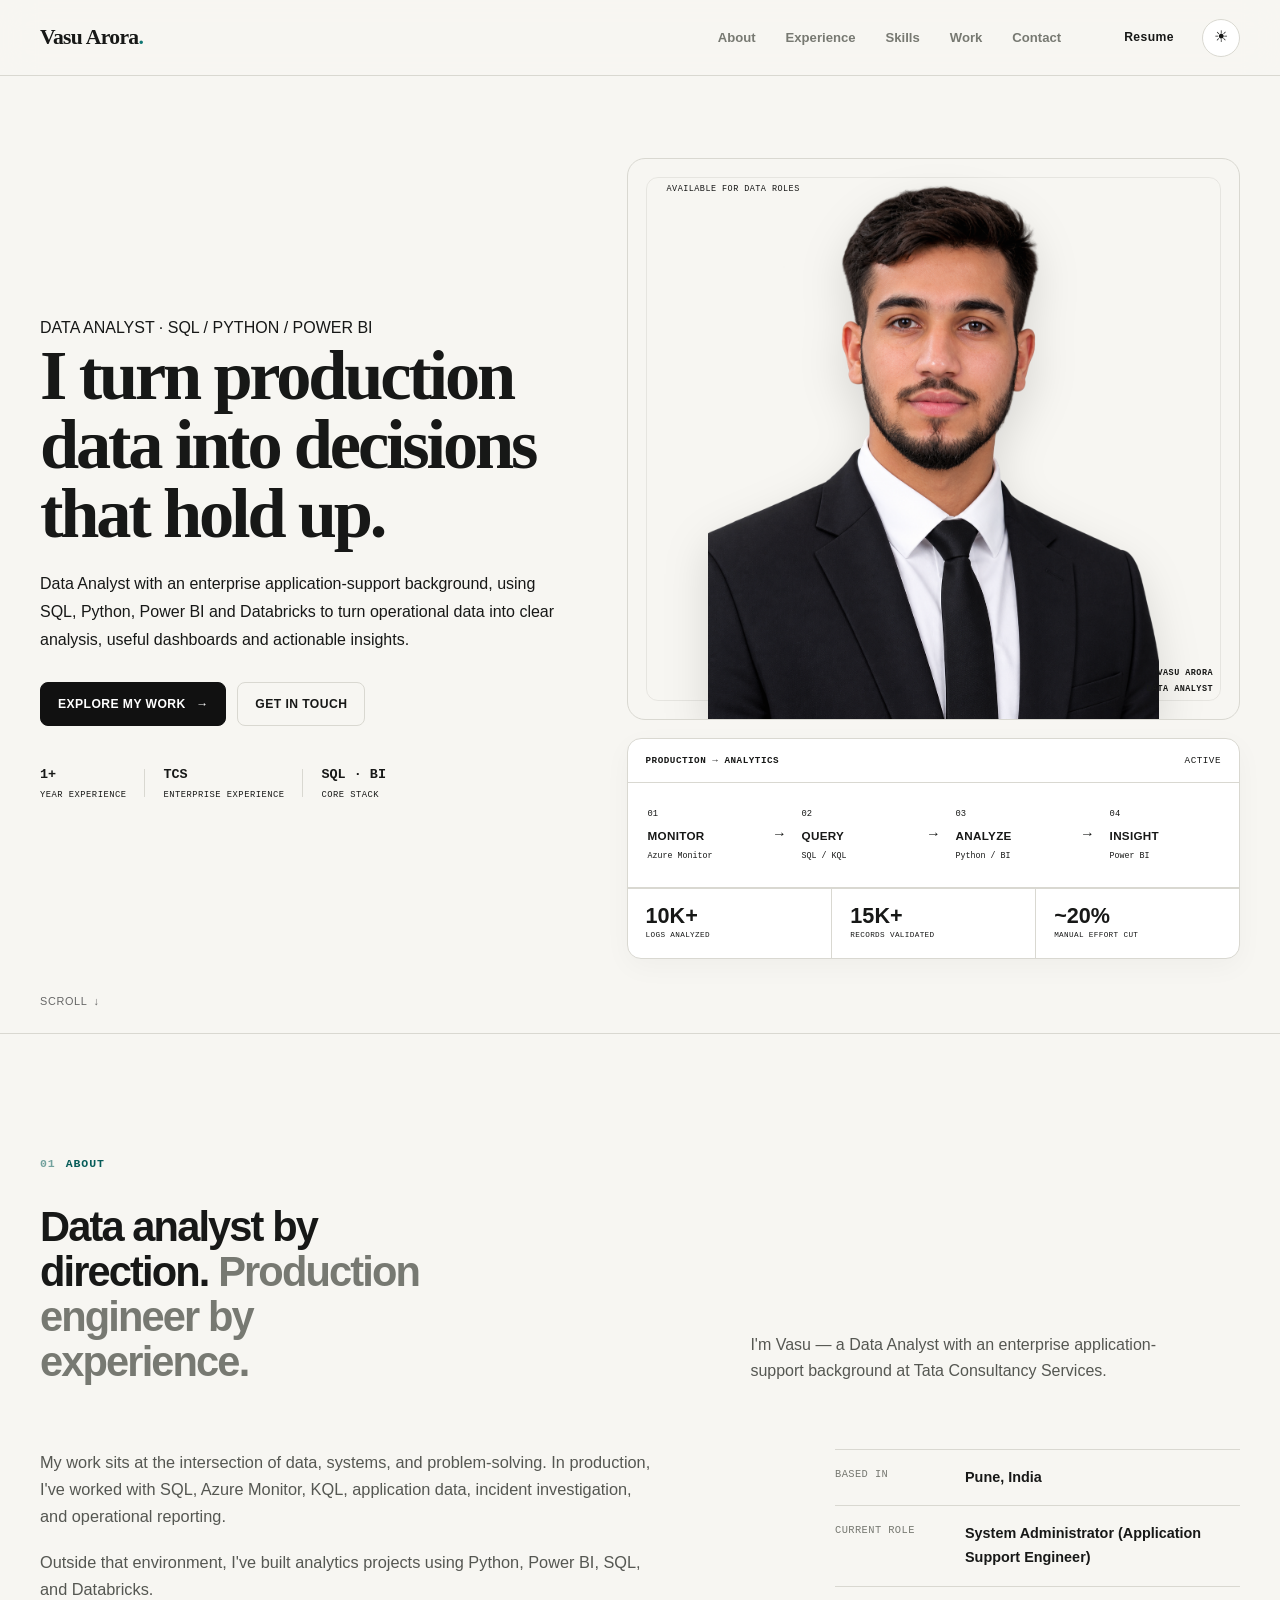
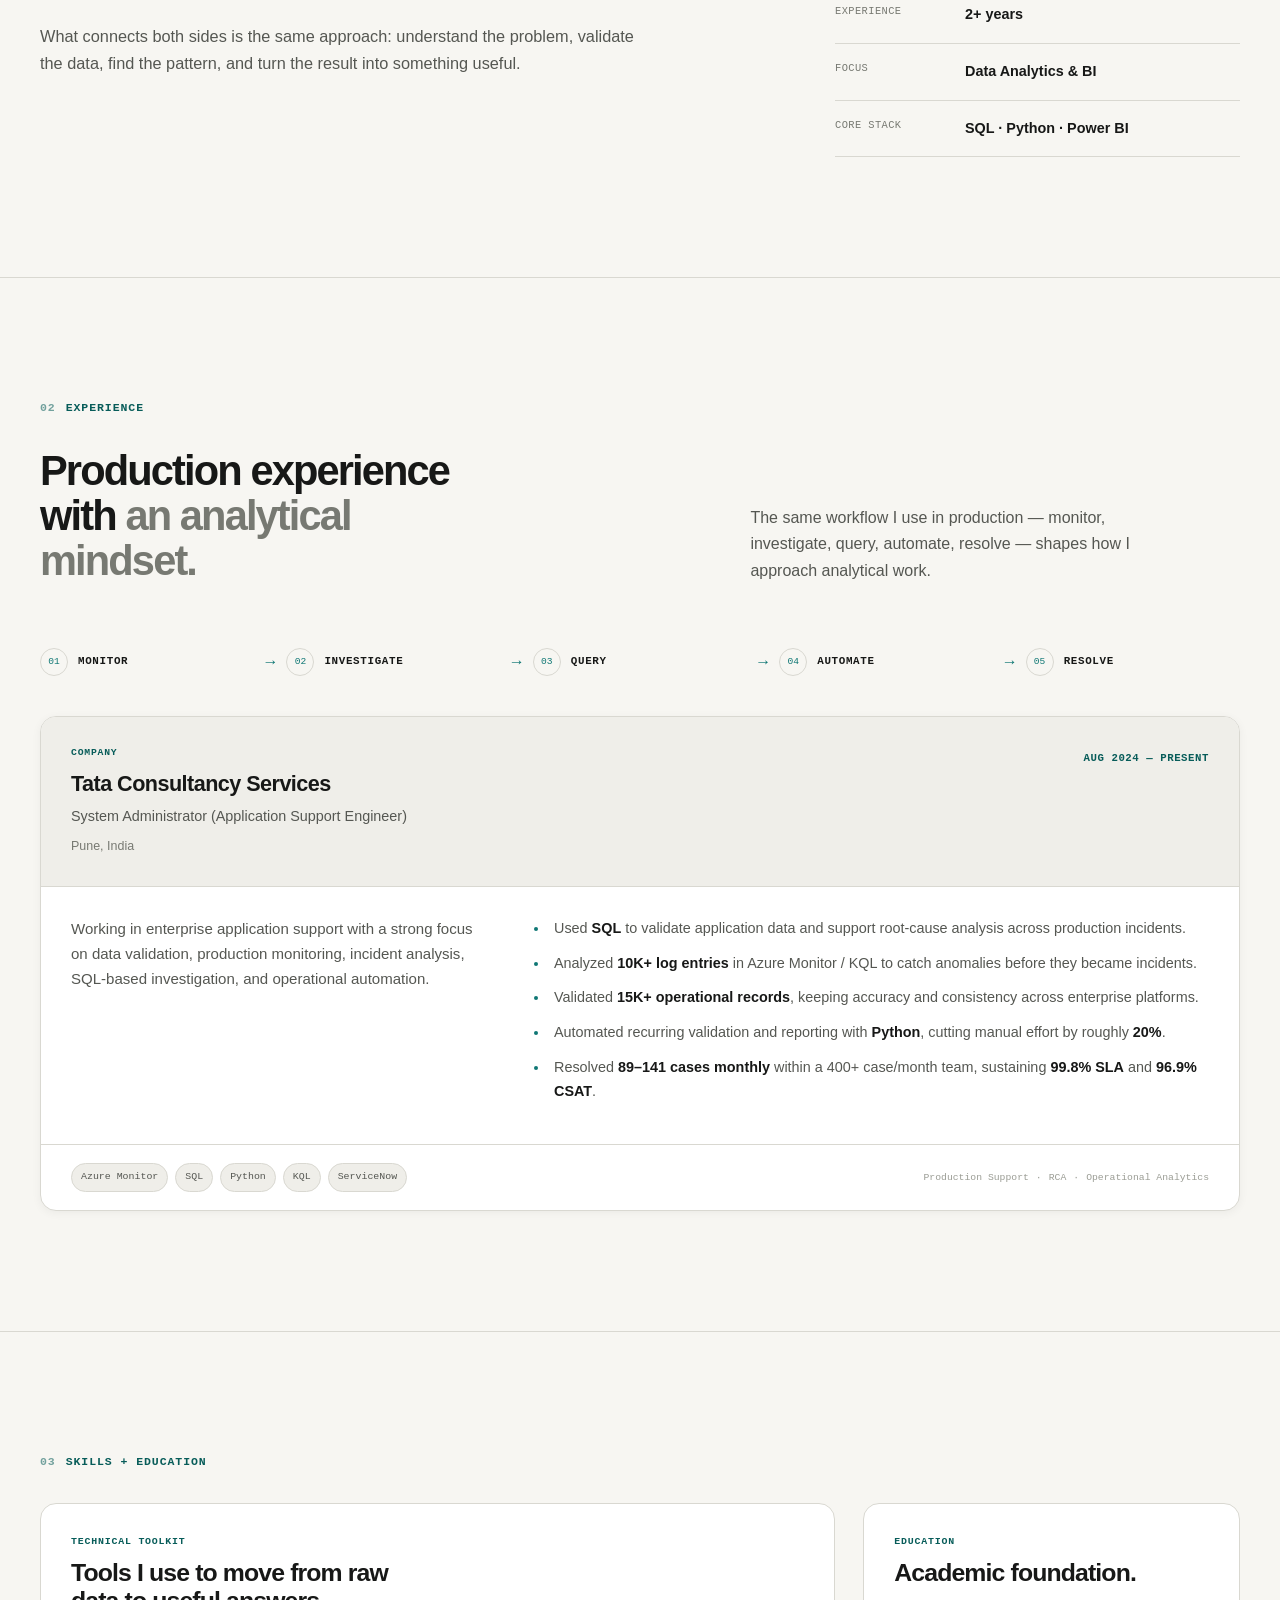
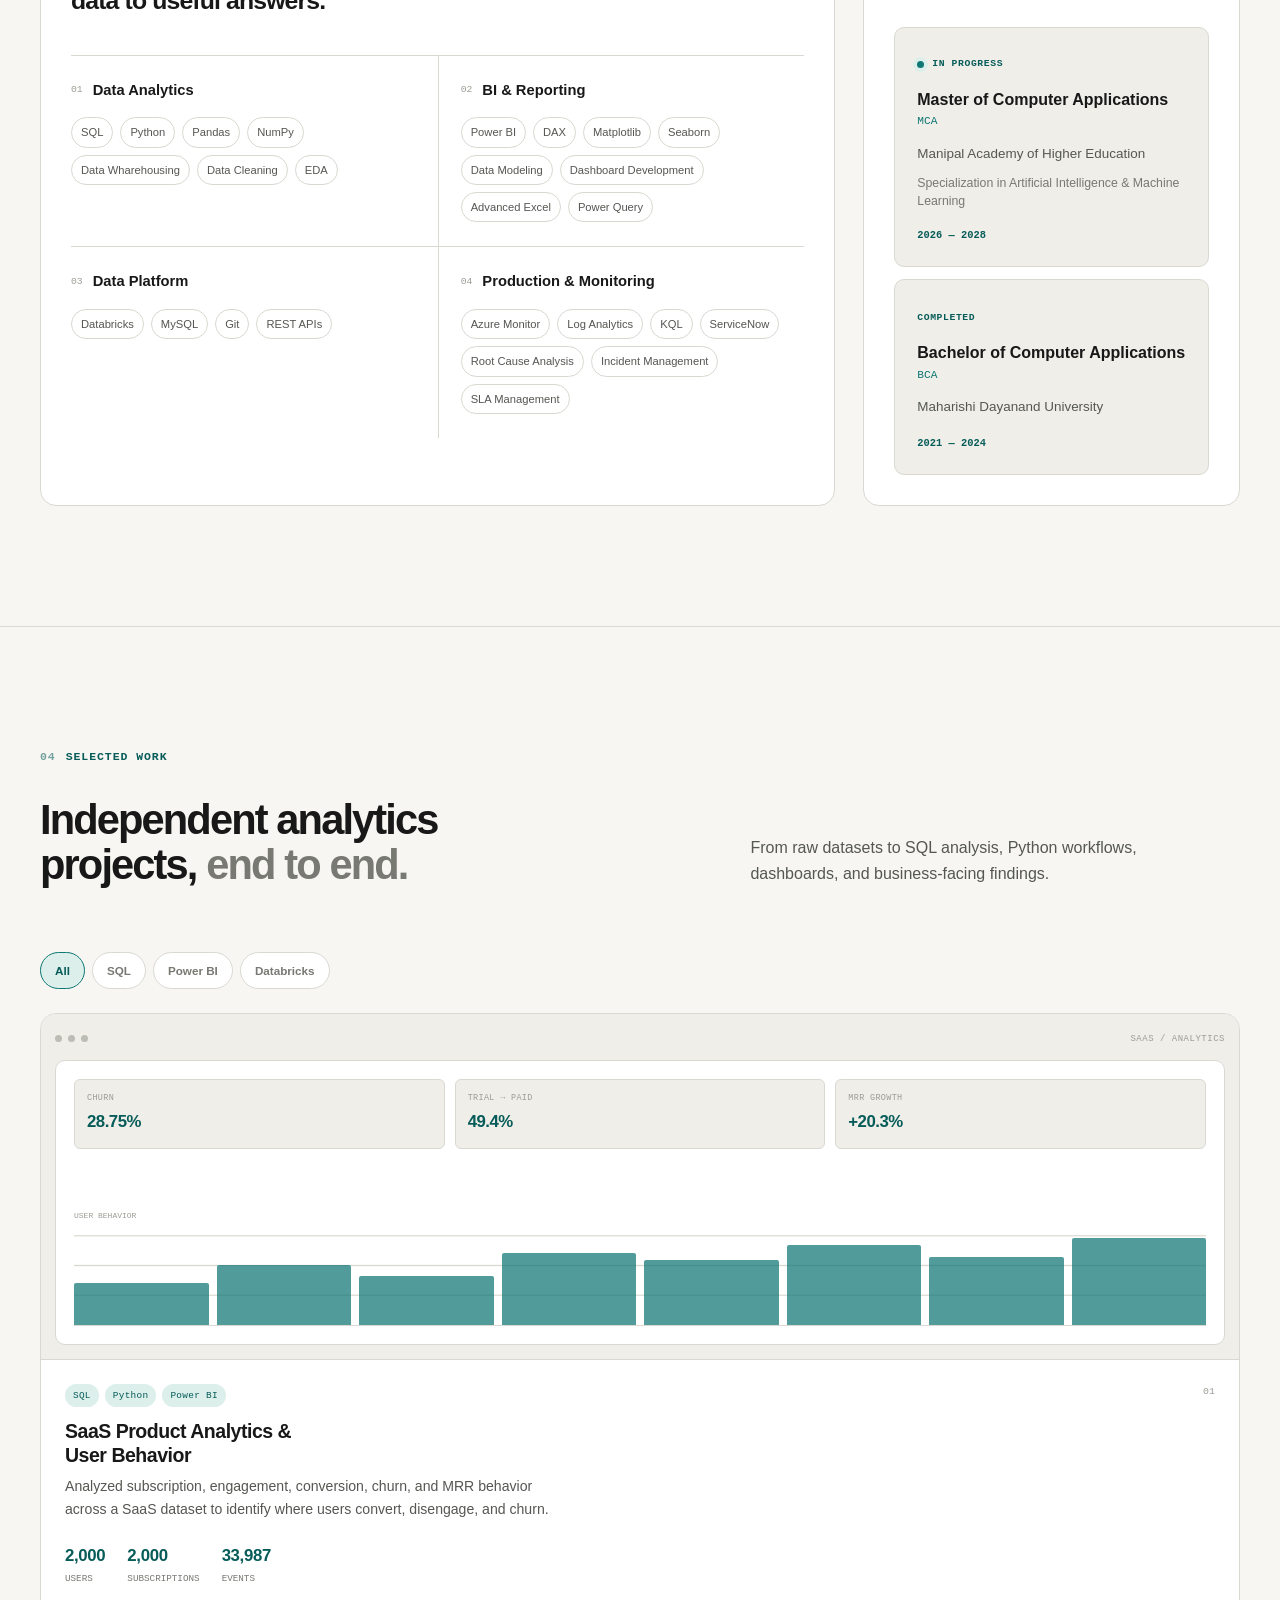
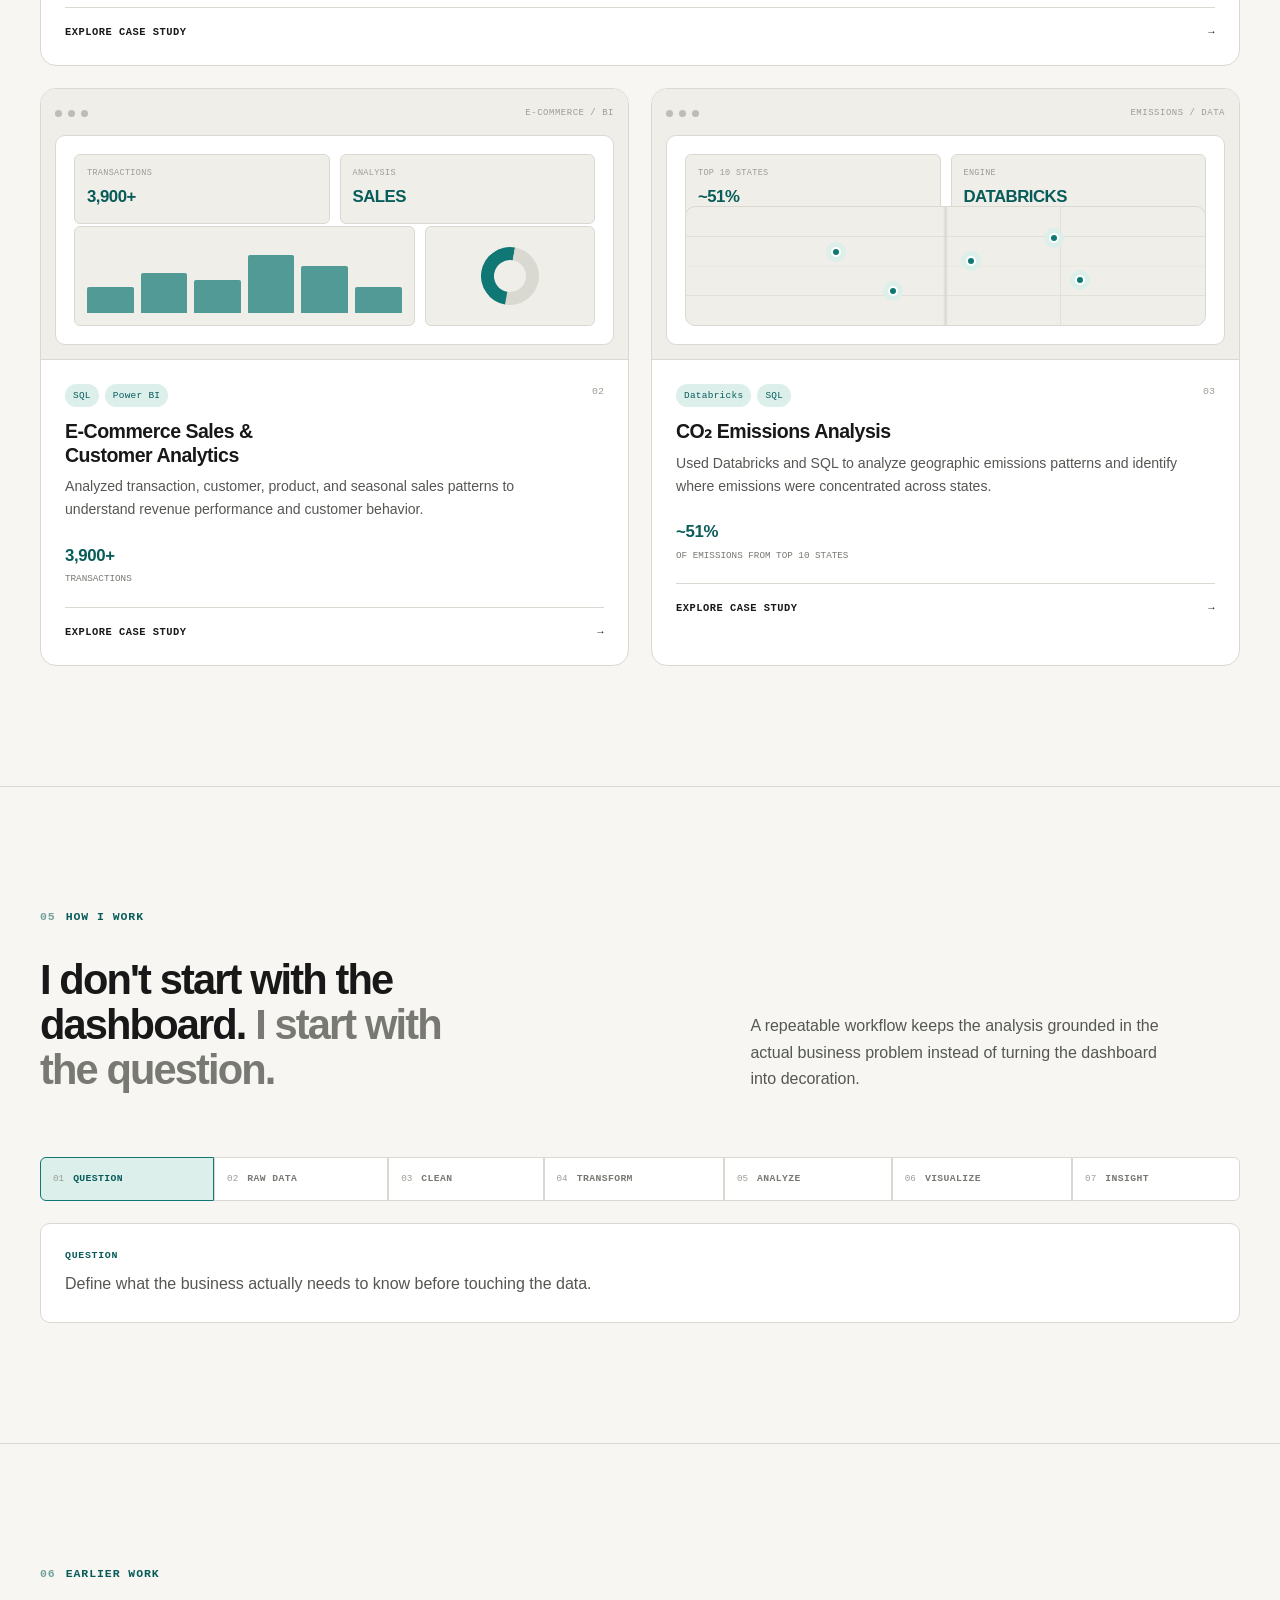
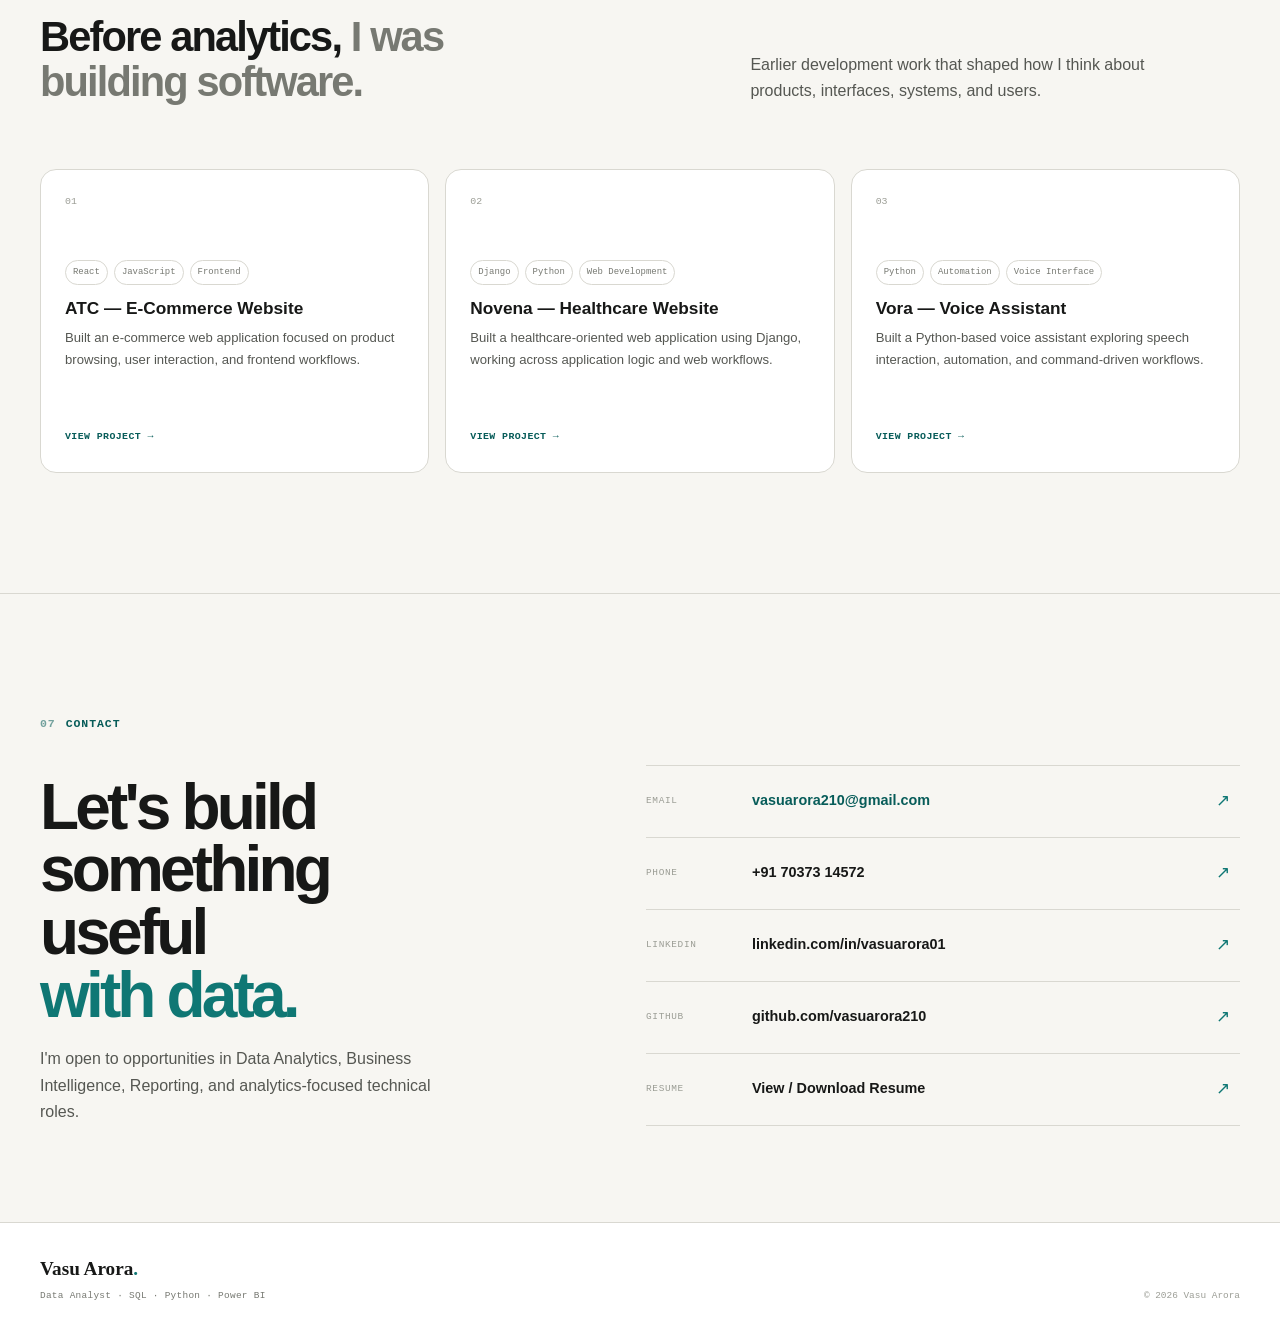
==== index.html @ 723f5af5 "Commit update" ====
<!DOCTYPE html>
<html lang="en">

<head>
  <meta charset="UTF-8">

  <meta
    name="viewport"
    content="width=device-width, initial-scale=1.0"
  >

  <title>Vasu Arora — Data Analyst | SQL, Python, Power BI</title>

  <meta
    name="description"
    content="Vasu Arora — Data Analyst with an enterprise production-support background. SQL, Python, Power BI, Databricks, and operational analytics."
  >

  <meta
    name="author"
    content="Vasu Arora"
  >

  <!-- Open Graph -->
  <meta
    property="og:title"
    content="Vasu Arora — Data Analyst"
  >

  <meta
    property="og:description"
    content="Data Analyst focused on SQL, Python, Power BI, and production analytics."
  >

  <meta
    property="og:type"
    content="website"
  >

  <!-- Global Styles -->
  <link
    rel="stylesheet"
    href="css/main.css"
  >

  <link
    rel="stylesheet"
    href="css/responsive.css"
  >
</head>


<body>

  <!-- =========================================================
       ACCESSIBILITY / GLOBAL UI
       ========================================================= -->

  <a
    class="skip-link"
    href="#main-content"
  >
    Skip to content
  </a>


  <div
    id="scroll-progress"
    class="scroll-progress"
    aria-hidden="true"
  ></div>



  <!-- =========================================================
       NAVIGATION
       ========================================================= -->

  <header
    id="site-header"
    class="site-header"
  >

    <nav
      id="site-nav"
      class="site-nav"
      aria-label="Primary navigation"
    >

      <div class="container nav-container">

        <!-- Logo -->

        <a
          class="site-logo"
          href="#home"
          aria-label="Vasu Arora home"
        >
          Vasu Arora<span class="logo-dot">.</span>
        </a>


        <!-- Desktop Navigation -->

        <div
          id="desktop-nav"
          class="desktop-nav"
        >

          <a
            class="nav-link"
            href="#about"
          >
            About
          </a>

          <a
            class="nav-link"
            href="#experience"
          >
            Experience
          </a>

          <a
            class="nav-link"
            href="#skills-education"
          >
            Skills
          </a>

          <a
            class="nav-link"
            href="#selected-work"
          >
            Work
          </a>

          <a
            class="nav-link"
            href="#contact"
          >
            Contact
          </a>

        </div>



        <!-- Navigation Actions -->

        <div class="nav-actions">

          <a
            id="resume-link"
            class="button button-small button-outline"
            href="resume/Vasu_Arora_Resume.pdf"
            target="_blank"
            rel="noopener"
          >
            Resume
          </a>


          <!-- Theme Toggle -->

          <button
            id="theme-toggle"
            class="theme-toggle"
            type="button"
            aria-label="Toggle dark and light mode"
            aria-pressed="false"
          >

            <span
              class="theme-icon theme-icon-light"
              aria-hidden="true"
            >
              ☀
            </span>

            <span
              class="theme-icon theme-icon-dark"
              aria-hidden="true"
            >
              ☾
            </span>

          </button>


          <!-- Mobile Menu -->

          <button
            id="menu-toggle"
            class="menu-toggle"
            type="button"
            aria-label="Open navigation menu"
            aria-expanded="false"
            aria-controls="mobile-nav"
          >

            <span class="menu-line"></span>
            <span class="menu-line"></span>
            <span class="menu-line"></span>

          </button>

        </div>

      </div>



      <!-- Mobile Navigation -->

      <div
        id="mobile-nav"
        class="mobile-nav"
        aria-hidden="true"
      >

        <a
          class="mobile-nav-link"
          href="#about"
        >
          About
        </a>

        <a
          class="mobile-nav-link"
          href="#experience"
        >
          Experience
        </a>

        <a
          class="mobile-nav-link"
          href="#skills-education"
        >
          Skills
        </a>

        <a
          class="mobile-nav-link"
          href="#selected-work"
        >
          Work
        </a>

        <a
          class="mobile-nav-link"
          href="#contact"
        >
          Contact
        </a>

        <a
          class="mobile-nav-link mobile-resume-link"
          href="resume/Vasu_Arora_Resume.pdf"
          target="_blank"
          rel="noopener"
        >
          View Resume
        </a>

      </div>

    </nav>

  </header>




  <!-- =========================================================
       MAIN CONTENT
       ========================================================= -->

  <main id="main-content">



    <!-- =========================================================
         HERO
         ========================================================= -->

    <header
      id="home"
      class="hero"
    >

      <div class="wrap hero-grid">


        <!-- =====================================================
             HERO CONTENT
             ===================================================== -->

        <div class="hero-content">

          <div class="eyebrow">

            <span class="n">
            </span>

            DATA ANALYST · SQL / PYTHON / POWER BI

          </div>


          <h1 class="hero-title">
            I turn production data into decisions that hold up.
          </h1>


          <p class="hero-description">
            Data Analyst with an enterprise application-support background,
            using SQL, Python, Power BI and Databricks to turn operational
            data into clear analysis, useful dashboards and actionable insights.
          </p>


          <!-- Hero Actions -->

          <div class="hero-actions">

            <a
              href="#selected-work"
              class="button button-primary"
            >
              EXPLORE MY WORK
              <span aria-hidden="true">→</span>
            </a>


            <a
              href="mailto:vasuarora210@gmail.com"
              class="button button-secondary"
            >
              GET IN TOUCH
            </a>

          </div>



          <!-- Quick Proof -->

          <div class="hero-proof">

            <div class="proof-item">

              <strong class="proof-value">
                1+
              </strong>

              <span class="proof-label">
                YEAR EXPERIENCE
              </span>

            </div>


            <span class="proof-divider"></span>


            <div class="proof-item">

              <strong class="proof-value">
                TCS
              </strong>

              <span class="proof-label">
                ENTERPRISE EXPERIENCE
              </span>

            </div>


            <span class="proof-divider"></span>


            <div class="proof-item">

              <strong class="proof-value">
                SQL · BI
              </strong>

              <span class="proof-label">
                CORE STACK
              </span>

            </div>

          </div>

        </div>




        <!-- =====================================================
             HERO VISUAL
             ===================================================== -->

        <div class="hero-visual">


          <!-- Portrait -->

          <div class="hero-portrait">

            <div class="portrait-meta portrait-meta-top">

              <span class="meta-dot"></span>

              AVAILABLE FOR DATA ROLES

            </div>


            <img
              src="assets/profile/vasu-hero.png"
              alt="Vasu Arora — Data Analyst"
              class="hero-portrait-image"
            >


            <div class="portrait-meta portrait-meta-bottom">

              <span>
                VASU ARORA
              </span>

              <span>
                DATA ANALYST
              </span>

            </div>

          </div>




          <!-- ===================================================
               ANALYTICAL SIGNAL
               =================================================== -->

          <div class="hero-signal">

            <div class="signal-header">

              <span class="signal-title">
                PRODUCTION → ANALYTICS
              </span>


              <span class="signal-live">

                <span class="pulse-dot"></span>

                ACTIVE

              </span>

            </div>



            <div class="signal-flow">


              <div class="signal-step">

                <span class="signal-number">
                  01
                </span>

                <strong>
                  MONITOR
                </strong>

                <small>
                  Azure Monitor
                </small>

              </div>


              <span
                class="signal-arrow"
                aria-hidden="true"
              >
                →
              </span>


              <div class="signal-step">

                <span class="signal-number">
                  02
                </span>

                <strong>
                  QUERY
                </strong>

                <small>
                  SQL / KQL
                </small>

              </div>


              <span
                class="signal-arrow"
                aria-hidden="true"
              >
                →
              </span>


              <div class="signal-step">

                <span class="signal-number">
                  03
                </span>

                <strong>
                  ANALYZE
                </strong>

                <small>
                  Python / BI
                </small>

              </div>


              <span
                class="signal-arrow"
                aria-hidden="true"
              >
                →
              </span>


              <div class="signal-step">

                <span class="signal-number">
                  04
                </span>

                <strong>
                  INSIGHT
                </strong>

                <small>
                  Power BI
                </small>

              </div>

            </div>



            <!-- Signal Metrics -->

            <div class="signal-metrics">

              <div class="signal-metric">

                <strong>
                  10K+
                </strong>

                <span>
                  LOGS ANALYZED
                </span>

              </div>


              <div class="signal-metric">

                <strong>
                  15K+
                </strong>

                <span>
                  RECORDS VALIDATED
                </span>

              </div>


              <div class="signal-metric">

                <strong>
                  ~20%
                </strong>

                <span>
                  MANUAL EFFORT CUT
                </span>

              </div>

            </div>

          </div>

        </div>

      </div>



      <!-- Scroll Cue -->

      <a
        href="#about"
        class="scrollcue mono"
      >
        SCROLL
        <span>↓</span>
      </a>

    </header>




    <!-- =======================================================
         01 — ABOUT
         ======================================================= -->

    <section
      id="about"
      class="section about-section"
    >

      <div class="container">

        <div class="section-eyebrow">

          <span class="section-number">
            01
          </span>

          <span>
            ABOUT
          </span>

        </div>


        <div class="section-heading-grid">

          <div class="section-heading">

            <h2 class="section-title">
              Data analyst by direction.
              <span>
                Production engineer by experience.
              </span>
            </h2>

          </div>


          <div class="section-intro">

            <p>
              I'm Vasu — a Data Analyst with an enterprise application-support
              background at Tata Consultancy Services.
            </p>

          </div>

        </div>



        <div class="about-grid">


          <div class="about-copy">

            <p>
              My work sits at the intersection of data, systems, and
              problem-solving. In production, I've worked with SQL, Azure
              Monitor, KQL, application data, incident investigation, and
              operational reporting.
            </p>


            <p>
              Outside that environment, I've built analytics projects using
              Python, Power BI, SQL, and Databricks.
            </p>


            <p>
              What connects both sides is the same approach: understand the
              problem, validate the data, find the pattern, and turn the result
              into something useful.
            </p>

          </div>



          <div class="about-facts">

            <div class="fact-row">

              <span class="fact-label">
                Based in
              </span>

              <strong class="fact-value">
                Pune, India
              </strong>

            </div>


            <div class="fact-row">

              <span class="fact-label">
                Current role
              </span>

              <strong class="fact-value">
                System Administrator (Application Support Engineer)
              </strong>

            </div>


            <div class="fact-row">

              <span class="fact-label">
                Experience
              </span>

              <strong class="fact-value">
                2+ years
              </strong>

            </div>


            <div class="fact-row">

              <span class="fact-label">
                Focus
              </span>

              <strong class="fact-value">
                Data Analytics & BI
              </strong>

            </div>


            <div class="fact-row">

              <span class="fact-label">
                Core stack
              </span>

              <strong class="fact-value">
                SQL · Python · Power BI
              </strong>

            </div>

          </div>

        </div>

      </div>

    </section>




    <!-- =======================================================
         02 — EXPERIENCE
         ======================================================= -->

    <section
      id="experience"
      class="section experience-section"
    >

      <div class="container">

        <div class="section-eyebrow">

          <span class="section-number">
            02
          </span>

          <span>
            EXPERIENCE
          </span>

        </div>


        <div class="section-heading-grid">

          <div class="section-heading">

            <h2 class="section-title">
              Production experience with
              <span>
                an analytical mindset.
              </span>
            </h2>

          </div>


          <div class="section-intro">

            <p>
              The same workflow I use in production — monitor, investigate,
              query, automate, resolve — shapes how I approach analytical work.
            </p>

          </div>

        </div>



        <!-- Experience Flow -->

        <div
          class="experience-flow"
          aria-label="Production support workflow"
        >

          <div class="experience-flow-step is-active">

            <span class="flow-number">
              01
            </span>

            <span class="flow-label">
              MONITOR
            </span>

          </div>


          <span
            class="experience-flow-arrow"
            aria-hidden="true"
          >
            →
          </span>


          <div class="experience-flow-step is-active">

            <span class="flow-number">
              02
            </span>

            <span class="flow-label">
              INVESTIGATE
            </span>

          </div>


          <span
            class="experience-flow-arrow"
            aria-hidden="true"
          >
            →
          </span>


          <div class="experience-flow-step is-active">

            <span class="flow-number">
              03
            </span>

            <span class="flow-label">
              QUERY
            </span>

          </div>


          <span
            class="experience-flow-arrow"
            aria-hidden="true"
          >
            →
          </span>


          <div class="experience-flow-step is-active">

            <span class="flow-number">
              04
            </span>

            <span class="flow-label">
              AUTOMATE
            </span>

          </div>


          <span
            class="experience-flow-arrow"
            aria-hidden="true"
          >
            →
          </span>


          <div class="experience-flow-step is-active">

            <span class="flow-number">
              05
            </span>

            <span class="flow-label">
              RESOLVE
            </span>

          </div>

        </div>




        <!-- Experience Card -->

        <article class="experience-card">


          <div class="experience-card-header">

            <div class="experience-company">

              <span class="experience-company-label">
                COMPANY
              </span>

              <h3>
                Tata Consultancy Services
              </h3>

              <p>
                System Administrator (Application Support Engineer)
              </p>

              <span class="experience-location">
                Pune, India
              </span>

            </div>


            <div class="experience-period">
              AUG 2024 — PRESENT
            </div>

          </div>



          <div class="experience-body">

            <div class="experience-description">

              <p>
                Working in enterprise application support with a strong focus
                on data validation, production monitoring, incident analysis,
                SQL-based investigation, and operational automation.
              </p>

            </div>



            <ul class="experience-points">

              <li>
                Used <strong>SQL</strong> to validate application data and
                support root-cause analysis across production incidents.
              </li>

              <li>
                Analyzed <strong>10K+ log entries</strong> in Azure Monitor /
                KQL to catch anomalies before they became incidents.
              </li>

              <li>
                Validated <strong>15K+ operational records</strong>, keeping
                accuracy and consistency across enterprise platforms.
              </li>

              <li>
                Automated recurring validation and reporting with
                <strong>Python</strong>, cutting manual effort by roughly
                <strong>20%</strong>.
              </li>

              <li>
                Resolved <strong>89–141 cases monthly</strong> within a
                400+ case/month team, sustaining <strong>99.8% SLA</strong>
                and <strong>96.9% CSAT</strong>.
              </li>

            </ul>

          </div>



          <div class="experience-footer">

            <div class="experience-tools">

              <span class="tool-tag">
                Azure Monitor
              </span>

              <span class="tool-tag">
                SQL
              </span>

              <span class="tool-tag">
                Python
              </span>

              <span class="tool-tag">
                KQL
              </span>

              <span class="tool-tag">
                ServiceNow
              </span>

            </div>


            <div class="experience-proof">

              <span>
                Production Support
              </span>

              <span>
                ·
              </span>

              <span>
                RCA
              </span>

              <span>
                ·
              </span>

              <span>
                Operational Analytics
              </span>

            </div>

          </div>

        </article>

      </div>

    </section>




    <!-- =======================================================
         03 — SKILLS + EDUCATION
         ======================================================= -->

    <section
      id="skills-education"
      class="section skills-education-section"
    >

      <div class="container">

        <div class="section-eyebrow">

          <span class="section-number">
            03
          </span>

          <span>
            SKILLS + EDUCATION
          </span>

        </div>



        <div class="skills-education-grid">


          <!-- ================= SKILLS ================= -->

          <div
            id="skills"
            class="skills-panel"
          >

            <div class="panel-heading">

              <span class="panel-kicker">
                TECHNICAL TOOLKIT
              </span>

              <h2 class="panel-title">
                Tools I use to move from raw data to useful answers.
              </h2>

            </div>



            <div class="skill-groups">


              <!-- Data Analytics -->

              <div class="skill-group">

                <div class="skill-group-header">

                  <span class="skill-group-number">
                    01
                  </span>

                  <h3>
                    Data Analytics
                  </h3>

                </div>


                <div class="skill-tags">

                  <span class="skill-tag">
                    SQL
                  </span>

                  <span class="skill-tag">
                    Python
                  </span>

                  <span class="skill-tag">
                    Pandas
                  </span>

                  <span class="skill-tag">
                    NumPy
                  </span>

                  <span class="skill-tag">
                    Data Wharehousing
                  </span>

                  <span class="skill-tag">
                    Data Cleaning
                  </span>

                  <span class="skill-tag">
                    EDA
                  </span>

                </div>

              </div>



              <!-- BI & Reporting -->

              <div class="skill-group">

                <div class="skill-group-header">

                  <span class="skill-group-number">
                    02
                  </span>

                  <h3>
                    BI & Reporting
                  </h3>

                </div>


                <div class="skill-tags">

                  <span class="skill-tag">
                    Power BI
                  </span>

                  <span class="skill-tag">
                    DAX
                  </span>

                  <span class="skill-tag">
                    Matplotlib
                  </span>

                  <span class="skill-tag">
                    Seaborn
                  </span>

                  <span class="skill-tag">
                    Data Modeling
                  </span>

                  <span class="skill-tag">
                    Dashboard Development
                  </span>

                  <span class="skill-tag">
                    Advanced Excel
                  </span>

                  <span class="skill-tag">
                    Power Query
                  </span>

                </div>

              </div>



              <!-- Data Platform -->

              <div class="skill-group">

                <div class="skill-group-header">

                  <span class="skill-group-number">
                    03
                  </span>

                  <h3>
                    Data Platform
                  </h3>

                </div>


                <div class="skill-tags">

                  <span class="skill-tag">
                    Databricks
                  </span>

                  <span class="skill-tag">
                    MySQL
                  </span>

                  <span class="skill-tag">
                    Git
                  </span>

                  <span class="skill-tag">
                    REST APIs
                  </span>

                </div>

              </div>



              <!-- Production & Monitoring -->

              <div class="skill-group">

                <div class="skill-group-header">

                  <span class="skill-group-number">
                    04
                  </span>

                  <h3>
                    Production & Monitoring
                  </h3>

                </div>


                <div class="skill-tags">

                  <span class="skill-tag">
                    Azure Monitor
                  </span>

                  <span class="skill-tag">
                    Log Analytics
                  </span>

                  <span class="skill-tag">
                    KQL
                  </span>

                  <span class="skill-tag">
                    ServiceNow
                  </span>

                  <span class="skill-tag">
                    Root Cause Analysis
                  </span>

                  <span class="skill-tag">
                    Incident Management
                  </span>

                  <span class="skill-tag">
                    SLA Management
                  </span>

                </div>

              </div>

            </div>

          </div>




          <!-- ================= EDUCATION ================= -->

          <aside
            id="education"
            class="education-panel"
          >

            <div class="panel-heading">

              <span class="panel-kicker">
                EDUCATION
              </span>

              <h2 class="panel-title">
                Academic foundation.
              </h2>

            </div>



            <div class="education-list">


              <!-- MCA -->

              <article
                class="education-card education-card-current"
              >

                <div class="education-status">

                  <span class="status-dot"></span>

                  IN PROGRESS

                </div>


                <div class="education-degree">
                  Master of Computer Applications
                </div>


                <div class="education-abbreviation">
                  MCA
                </div>


                <div class="education-institution">
                  Manipal Academy of Higher Education
                </div>


                <div class="education-specialization">
                  Specialization in Artificial Intelligence & Machine Learning
                </div>


                <div class="education-period">
                  2026 — 2028
                </div>

              </article>



              <!-- BCA -->

              <article class="education-card">

                <div class="education-status">
                  COMPLETED
                </div>


                <div class="education-degree">
                  Bachelor of Computer Applications
                </div>


                <div class="education-abbreviation">
                  BCA
                </div>


                <div class="education-institution">
                  Maharishi Dayanand University
                </div>


                <div class="education-period">
                  2021 — 2024
                </div>

              </article>

            </div>

          </aside>

        </div>

      </div>

    </section>




    <!-- =======================================================
         04 — SELECTED WORK
         ======================================================= -->

    <section
      id="selected-work"
      class="section selected-work-section"
    >

      <div class="container">

        <div class="section-eyebrow">

          <span class="section-number">
            04
          </span>

          <span>
            SELECTED WORK
          </span>

        </div>


        <div class="section-heading-grid">

          <div class="section-heading">

            <h2 class="section-title">
              Independent analytics projects,
              <span>
                end to end.
              </span>
            </h2>

          </div>


          <div class="section-intro">

            <p>
              From raw datasets to SQL analysis, Python workflows, dashboards,
              and business-facing findings.
            </p>

          </div>

        </div>



        <!-- Project Filters -->

        <div
          id="project-filters"
          class="project-filters"
          role="tablist"
          aria-label="Filter projects"
        >

          <button
            class="project-filter is-active"
            type="button"
            data-filter="all"
            role="tab"
            aria-selected="true"
          >
            All
          </button>


          <button
            class="project-filter"
            type="button"
            data-filter="sql"
            role="tab"
            aria-selected="false"
          >
            SQL
          </button>


          <button
            class="project-filter"
            type="button"
            data-filter="powerbi"
            role="tab"
            aria-selected="false"
          >
            Power BI
          </button>


          <button
            class="project-filter"
            type="button"
            data-filter="databricks"
            role="tab"
            aria-selected="false"
          >
            Databricks
          </button>

        </div>




        <!-- Project Grid -->

        <div
          id="project-grid"
          class="project-grid"
        >


          <!-- =================================================
               PROJECT 01 — SAAS
               ================================================= -->

          <article
            class="project-card project-card-featured"
            data-project
            data-tags="sql python powerbi"
          >

            <a
              class="project-card-link"
              href="projects/saas-analytics.html"
              aria-label="Explore SaaS Product Analytics case study"
            >

              <div class="project-visual">

                <div class="project-window-bar">

                  <span class="window-dot"></span>
                  <span class="window-dot"></span>
                  <span class="window-dot"></span>

                  <span class="project-window-label">
                    SAAS / ANALYTICS
                  </span>

                </div>


                <div
                  class="project-dashboard project-dashboard-saas"
                >

                  <div class="dashboard-kpi-row">

                    <div class="dashboard-kpi">

                      <span class="dashboard-kpi-label">
                        CHURN
                      </span>

                      <strong>
                        28.75%
                      </strong>

                    </div>


                    <div class="dashboard-kpi">

                      <span class="dashboard-kpi-label">
                        TRIAL → PAID
                      </span>

                      <strong>
                        49.4%
                      </strong>

                    </div>


                    <div class="dashboard-kpi">

                      <span class="dashboard-kpi-label">
                        MRR GROWTH
                      </span>

                      <strong>
                        +20.3%
                      </strong>

                    </div>

                  </div>


                  <div class="dashboard-chart">

                    <span class="chart-axis-label chart-axis-label-top">
                      USER BEHAVIOR
                    </span>


                    <div class="chart-bars">

                      <span style="--bar-height: 44%;"></span>
                      <span style="--bar-height: 63%;"></span>
                      <span style="--bar-height: 51%;"></span>
                      <span style="--bar-height: 76%;"></span>
                      <span style="--bar-height: 68%;"></span>
                      <span style="--bar-height: 84%;"></span>
                      <span style="--bar-height: 72%;"></span>
                      <span style="--bar-height: 91%;"></span>

                    </div>

                  </div>

                </div>


                <div class="project-hover-overlay">

                  <span>
                    EXPLORE CASE STUDY
                  </span>

                  <span
                    class="project-hover-arrow"
                    aria-hidden="true"
                  >
                    ↗
                  </span>

                </div>

              </div>



              <div class="project-content">

                <div class="project-meta">

                  <div class="project-tags">

                    <span class="project-tag">
                      SQL
                    </span>

                    <span class="project-tag">
                      Python
                    </span>

                    <span class="project-tag">
                      Power BI
                    </span>

                  </div>


                  <span class="project-number">
                    01
                  </span>

                </div>


                <h3 class="project-title">
                  SaaS Product Analytics & User Behavior
                </h3>


                <p class="project-description">
                  Analyzed subscription, engagement, conversion, churn, and
                  MRR behavior across a SaaS dataset to identify where users
                  convert, disengage, and churn.
                </p>


                <div class="project-scale">

                  <div class="project-scale-item">

                    <strong>
                      2,000
                    </strong>

                    <span>
                      users
                    </span>

                  </div>


                  <div class="project-scale-item">

                    <strong>
                      2,000
                    </strong>

                    <span>
                      subscriptions
                    </span>

                  </div>


                  <div class="project-scale-item">

                    <strong>
                      33,987
                    </strong>

                    <span>
                      events
                    </span>

                  </div>

                </div>


                <div class="project-cta">

                  <span>
                    EXPLORE CASE STUDY
                  </span>

                  <span aria-hidden="true">
                    →
                  </span>

                </div>

              </div>

            </a>

          </article>




          <!-- =================================================
               PROJECT 02 — E-COMMERCE
               ================================================= -->

          <article
            class="project-card"
            data-project
            data-tags="sql powerbi"
          >

            <a
              class="project-card-link"
              href="projects/ecommerce-analytics.html"
              aria-label="Explore E-Commerce Sales and Customer Analytics case study"
            >

              <div class="project-visual">

                <div class="project-window-bar">

                  <span class="window-dot"></span>
                  <span class="window-dot"></span>
                  <span class="window-dot"></span>

                  <span class="project-window-label">
                    E-COMMERCE / BI
                  </span>

                </div>


                <div
                  class="project-dashboard project-dashboard-ecommerce"
                >

                  <div class="dashboard-kpi-row">

                    <div class="dashboard-kpi">

                      <span class="dashboard-kpi-label">
                        TRANSACTIONS
                      </span>

                      <strong>
                        3,900+
                      </strong>

                    </div>


                    <div class="dashboard-kpi">

                      <span class="dashboard-kpi-label">
                        ANALYSIS
                      </span>

                      <strong>
                        SALES
                      </strong>

                    </div>

                  </div>


                  <div class="dashboard-mini-grid">

                    <div class="mini-chart mini-chart-large">

                      <span></span>
                      <span></span>
                      <span></span>
                      <span></span>
                      <span></span>
                      <span></span>

                    </div>


                    <div class="mini-chart mini-chart-pie">

                      <span></span>

                    </div>

                  </div>

                </div>


                <div class="project-hover-overlay">

                  <span>
                    EXPLORE CASE STUDY
                  </span>

                  <span
                    class="project-hover-arrow"
                    aria-hidden="true"
                  >
                    ↗
                  </span>

                </div>

              </div>



              <div class="project-content">

                <div class="project-meta">

                  <div class="project-tags">

                    <span class="project-tag">
                      SQL
                    </span>

                    <span class="project-tag">
                      Power BI
                    </span>

                  </div>


                  <span class="project-number">
                    02
                  </span>

                </div>


                <h3 class="project-title">
                  E-Commerce Sales & Customer Analytics
                </h3>


                <p class="project-description">
                  Analyzed transaction, customer, product, and seasonal sales
                  patterns to understand revenue performance and customer
                  behavior.
                </p>


                <div class="project-scale">

                  <div class="project-scale-item">

                    <strong>
                      3,900+
                    </strong>

                    <span>
                      transactions
                    </span>

                  </div>

                </div>


                <div class="project-cta">

                  <span>
                    EXPLORE CASE STUDY
                  </span>

                  <span aria-hidden="true">
                    →
                  </span>

                </div>

              </div>

            </a>

          </article>




          <!-- =================================================
               PROJECT 03 — EMISSIONS
               ================================================= -->

          <article
            class="project-card"
            data-project
            data-tags="sql databricks"
          >

            <a
              class="project-card-link"
              href="projects/emissions-analysis.html"
              aria-label="Explore CO2 Emissions Analysis case study"
            >

              <div class="project-visual">

                <div class="project-window-bar">

                  <span class="window-dot"></span>
                  <span class="window-dot"></span>
                  <span class="window-dot"></span>

                  <span class="project-window-label">
                    EMISSIONS / DATA
                  </span>

                </div>


                <div
                  class="project-dashboard project-dashboard-emissions"
                >

                  <div class="dashboard-kpi-row">

                    <div class="dashboard-kpi">

                      <span class="dashboard-kpi-label">
                        TOP 10 STATES
                      </span>

                      <strong>
                        ~51%
                      </strong>

                    </div>


                    <div class="dashboard-kpi">

                      <span class="dashboard-kpi-label">
                        ENGINE
                      </span>

                      <strong>
                        DATABRICKS
                      </strong>

                    </div>

                  </div>


                  <div class="emissions-map">

                    <span class="map-node node-1"></span>
                    <span class="map-node node-2"></span>
                    <span class="map-node node-3"></span>
                    <span class="map-node node-4"></span>
                    <span class="map-node node-5"></span>

                    <div class="map-grid-line map-line-1"></div>
                    <div class="map-grid-line map-line-2"></div>
                    <div class="map-grid-line map-line-3"></div>

                  </div>

                </div>


                <div class="project-hover-overlay">

                  <span>
                    EXPLORE CASE STUDY
                  </span>

                  <span
                    class="project-hover-arrow"
                    aria-hidden="true"
                  >
                    ↗
                  </span>

                </div>

              </div>



              <div class="project-content">

                <div class="project-meta">

                  <div class="project-tags">

                    <span class="project-tag">
                      Databricks
                    </span>

                    <span class="project-tag">
                      SQL
                    </span>

                  </div>


                  <span class="project-number">
                    03
                  </span>

                </div>


                <h3 class="project-title">
                  CO₂ Emissions Analysis
                </h3>


                <p class="project-description">
                  Used Databricks and SQL to analyze geographic emissions
                  patterns and identify where emissions were concentrated
                  across states.
                </p>


                <div class="project-scale">

                  <div class="project-scale-item">

                    <strong>
                      ~51%
                    </strong>

                    <span>
                      of emissions from top 10 states
                    </span>

                  </div>

                </div>


                <div class="project-cta">

                  <span>
                    EXPLORE CASE STUDY
                  </span>

                  <span aria-hidden="true">
                    →
                  </span>

                </div>

              </div>

            </a>

          </article>

        </div>

      </div>

    </section>




    <!-- =======================================================
         05 — HOW I WORK
         ======================================================= -->

    <section
      id="how-i-work"
      class="section process-section"
    >

      <div class="container">

        <div class="section-eyebrow">

          <span class="section-number">
            05
          </span>

          <span>
            HOW I WORK
          </span>

        </div>


        <div class="section-heading-grid">

          <div class="section-heading">

            <h2 class="section-title">
              I don't start with the dashboard.
              <span>
                I start with the question.
              </span>
            </h2>

          </div>


          <div class="section-intro">

            <p>
              A repeatable workflow keeps the analysis grounded in the actual
              business problem instead of turning the dashboard into decoration.
            </p>

          </div>

        </div>



        <!-- Analysis Process -->

        <div
          id="analysis-process"
          class="analysis-process"
        >


          <button
            class="process-step is-active"
            type="button"
            data-process-step="question"
            aria-selected="true"
          >

            <span class="process-number">
              01
            </span>

            <span class="process-label">
              QUESTION
            </span>

          </button>


          <span
            class="process-arrow"
            aria-hidden="true"
          >
            →
          </span>


          <button
            class="process-step"
            type="button"
            data-process-step="raw-data"
            aria-selected="false"
          >

            <span class="process-number">
              02
            </span>

            <span class="process-label">
              RAW DATA
            </span>

          </button>


          <span
            class="process-arrow"
            aria-hidden="true"
          >
            →
          </span>


          <button
            class="process-step"
            type="button"
            data-process-step="clean"
            aria-selected="false"
          >

            <span class="process-number">
              03
            </span>

            <span class="process-label">
              CLEAN
            </span>

          </button>


          <span
            class="process-arrow"
            aria-hidden="true"
          >
            →
          </span>


          <button
            class="process-step"
            type="button"
            data-process-step="transform"
            aria-selected="false"
          >

            <span class="process-number">
              04
            </span>

            <span class="process-label">
              TRANSFORM
            </span>

          </button>


          <span
            class="process-arrow"
            aria-hidden="true"
          >
            →
          </span>


          <button
            class="process-step"
            type="button"
            data-process-step="analyze"
            aria-selected="false"
          >

            <span class="process-number">
              05
            </span>

            <span class="process-label">
              ANALYZE
            </span>

          </button>


          <span
            class="process-arrow"
            aria-hidden="true"
          >
            →
          </span>


          <button
            class="process-step"
            type="button"
            data-process-step="visualize"
            aria-selected="false"
          >

            <span class="process-number">
              06
            </span>

            <span class="process-label">
              VISUALIZE
            </span>

          </button>


          <span
            class="process-arrow"
            aria-hidden="true"
          >
            →
          </span>


          <button
            class="process-step"
            type="button"
            data-process-step="insight"
            aria-selected="false"
          >

            <span class="process-number">
              07
            </span>

            <span class="process-label">
              INSIGHT
            </span>

          </button>

        </div>



        <!-- Process Description -->

        <div
          id="process-description"
          class="process-description"
        >

          <div
            class="process-description-item is-visible"
            data-process-content="question"
          >

            <span class="process-content-kicker">
              QUESTION
            </span>

            <p>
              Define what the business actually needs to know before touching
              the data.
            </p>

          </div>


          <div
            class="process-description-item"
            data-process-content="raw-data"
          >

            <span class="process-content-kicker">
              RAW DATA
            </span>

            <p>
              Understand the source, structure, gaps, and what "correct"
              should look like.
            </p>

          </div>


          <div
            class="process-description-item"
            data-process-content="clean"
          >

            <span class="process-content-kicker">
              CLEAN
            </span>

            <p>
              Handle missing values, duplicates, inconsistencies, and data
              quality issues.
            </p>

          </div>


          <div
            class="process-description-item"
            data-process-content="transform"
          >

            <span class="process-content-kicker">
              TRANSFORM
            </span>

            <p>
              Join, reshape, aggregate, and prepare the data for analysis.
            </p>

          </div>


          <div
            class="process-description-item"
            data-process-content="analyze"
          >

            <span class="process-content-kicker">
              ANALYZE
            </span>

            <p>
              Use SQL and Python to identify patterns, relationships, and
              anomalies.
            </p>

          </div>


          <div
            class="process-description-item"
            data-process-content="visualize"
          >

            <span class="process-content-kicker">
              VISUALIZE
            </span>

            <p>
              Turn analysis into dashboards and visuals that make the finding
              easy to understand.
            </p>

          </div>


          <div
            class="process-description-item"
            data-process-content="insight"
          >

            <span class="process-content-kicker">
              INSIGHT
            </span>

            <p>
              Explain what changed, why it matters, and what action it suggests.
            </p>

          </div>

        </div>

      </div>

    </section>




    <!-- =======================================================
         06 — EARLIER WORK
         ======================================================= -->

    <section
      id="earlier-work"
      class="section earlier-work-section"
    >

      <div class="container">

        <div class="section-eyebrow">

          <span class="section-number">
            06
          </span>

          <span>
            EARLIER WORK
          </span>

        </div>


        <div class="section-heading-grid">

          <div class="section-heading">

            <h2 class="section-title">
              Before analytics,
              <span>
                I was building software.
              </span>
            </h2>

          </div>


          <div class="section-intro">

            <p>
              Earlier development work that shaped how I think about products,
              interfaces, systems, and users.
            </p>

          </div>

        </div>



        <div
          id="earlier-work-grid"
          class="earlier-work-grid"
        >


          <!-- =================================================
               ATC
               ================================================= -->

          <article class="earlier-work-card">

            <a
              class="earlier-work-link"
              href="earlier_work/atc.html"
              aria-label="View ATC E-Commerce Website project"
            >

              <div class="earlier-work-number">
                01
              </div>


              <div class="earlier-work-content">

                <div class="earlier-work-tags">

                  <span>
                    React
                  </span>

                  <span>
                    JavaScript
                  </span>

                  <span>
                    Frontend
                  </span>

                </div>


                <h3>
                  ATC — E-Commerce Website
                </h3>


                <p>
                  Built an e-commerce web application focused on product
                  browsing, user interaction, and frontend workflows.
                </p>


                <span class="earlier-work-cta">
                  VIEW PROJECT →
                </span>

              </div>

            </a>

          </article>




          <!-- =================================================
               NOVENA
               ================================================= -->

          <article class="earlier-work-card">

            <a
              class="earlier-work-link"
              href="earlier_work/novena.html"
              aria-label="View Novena Healthcare Website project"
            >

              <div class="earlier-work-number">
                02
              </div>


              <div class="earlier-work-content">

                <div class="earlier-work-tags">

                  <span>
                    Django
                  </span>

                  <span>
                    Python
                  </span>

                  <span>
                    Web Development
                  </span>

                </div>


                <h3>
                  Novena — Healthcare Website
                </h3>


                <p>
                  Built a healthcare-oriented web application using Django,
                  working across application logic and web workflows.
                </p>


                <span class="earlier-work-cta">
                  VIEW PROJECT →
                </span>

              </div>

            </a>

          </article>




          <!-- =================================================
               VORA
               ================================================= -->

          <article class="earlier-work-card">

            <a
              class="earlier-work-link"
              href="earlier_work/vora.html"
              aria-label="View Vora Voice Assistant project"
            >

              <div class="earlier-work-number">
                03
              </div>


              <div class="earlier-work-content">

                <div class="earlier-work-tags">

                  <span>
                    Python
                  </span>

                  <span>
                    Automation
                  </span>

                  <span>
                    Voice Interface
                  </span>

                </div>


                <h3>
                  Vora — Voice Assistant
                </h3>


                <p>
                  Built a Python-based voice assistant exploring speech
                  interaction, automation, and command-driven workflows.
                </p>


                <span class="earlier-work-cta">
                  VIEW PROJECT →
                </span>

              </div>

            </a>

          </article>

        </div>

      </div>

    </section>




    <!-- =======================================================
         07 — CONTACT
         ======================================================= -->

    <section
      id="contact"
      class="section contact-section"
    >

      <div class="container">

        <div class="section-eyebrow">

          <span class="section-number">
            07
          </span>

          <span>
            CONTACT
          </span>

        </div>


        <div class="contact-grid">


          <div class="contact-content">

            <h2 class="contact-title">
              Let's build something useful
              <span>
                with data.
              </span>
            </h2>


            <p class="contact-description">
              I'm open to opportunities in Data Analytics, Business
              Intelligence, Reporting, and analytics-focused technical roles.
            </p>

          </div>



          <div class="contact-links">


            <!-- Email -->

            <a
              class="contact-link contact-link-primary"
              href="mailto:vasuarora210@gmail.com"
            >

              <span class="contact-link-label">
                EMAIL
              </span>

              <strong>
                vasuarora210@gmail.com
              </strong>

              <span
                class="contact-link-arrow"
                aria-hidden="true"
              >
                ↗
              </span>

            </a>

            <!----------phone-->
            <a
                class="contact-link"
                href="tel:+917037314572"
                >
                <span class="contact-link-label">PHONE</span>
                <strong>+91 70373 14572</strong>
                <span class="contact-link-arrow" aria-hidden="true">↗</span>
            </a>
            <!-- LinkedIn -->

            <a
              class="contact-link"
              href="https://www.linkedin.com/in/vasuarora01/"
              target="_blank"
              rel="noopener noreferrer"
            >

              <span class="contact-link-label">
                LINKEDIN
              </span>

              <strong>
                linkedin.com/in/vasuarora01
              </strong>

              <span
                class="contact-link-arrow"
                aria-hidden="true"
              >
                ↗
              </span>

            </a>



            <!-- GitHub -->

            <a
              class="contact-link"
              href="https://github.com/vasuarora210"
              target="_blank"
              rel="noopener noreferrer"
            >

              <span class="contact-link-label">
                GITHUB
              </span>

              <strong>
                github.com/vasuarora210
              </strong>

              <span
                class="contact-link-arrow"
                aria-hidden="true"
              >
                ↗
              </span>

            </a>



            <!-- Resume -->

            <a
              class="contact-link"
              href="resume/Vasu_Arora_Resume.pdf"
              target="_blank"
              rel="noopener"
            >

              <span class="contact-link-label">
                RESUME
              </span>

              <strong>
                View / Download Resume
              </strong>

              <span
                class="contact-link-arrow"
                aria-hidden="true"
              >
                ↗
              </span>

            </a>

          </div>

        </div>

      </div>

    </section>

  </main>




  <!-- =========================================================
       FOOTER
       ========================================================= -->

  <footer
    id="site-footer"
    class="site-footer"
  >

    <div class="container footer-container">


      <div class="footer-brand">

        <a href="#home">

          Vasu Arora<span class="logo-dot">.</span>

        </a>

        <p>
          Data Analyst · SQL · Python · Power BI
        </p>

      </div>


      <div class="footer-location">

        <span>
          © 2026 Vasu Arora
        </span>

      </div>

    </div>

  </footer>




  <!-- =========================================================
       JAVASCRIPT
       ========================================================= -->

  <script
    src="js/main.js"
    defer
  ></script>

</body>

</html>
---- css/main.css ----
/* =========================================================
   VASU ARORA PORTFOLIO
   MAIN DESIGN SYSTEM
   ---------------------------------------------------------
   File: css/main.css
   Responsive rules live in: css/responsive.css
   ========================================================= */


/* =========================================================
   01. DESIGN TOKENS
   ========================================================= */

:root {
  /* Layout */
  --container-width: 1240px;
  --content-width: 760px;
  --nav-height: 76px;

  /* Spacing */
  --space-1: 4px;
  --space-2: 8px;
  --space-3: 12px;
  --space-4: 16px;
  --space-5: 20px;
  --space-6: 24px;
  --space-7: 32px;
  --space-8: 40px;
  --space-9: 48px;
  --space-10: 64px;
  --space-11: 80px;
  --space-12: 96px;
  --space-13: 120px;

  /* Typography */
  --font-display: "Fraunces", Georgia, serif;
  --font-body: "Inter", "Public Sans", Arial, sans-serif;
  --font-mono: "IBM Plex Mono", "SFMono-Regular", Consolas, monospace;

  --text-xs: 0.72rem;
  --text-sm: 0.82rem;
  --text-base: 1rem;
  --text-md: 1.08rem;
  --text-lg: 1.35rem;
  --text-xl: 1.8rem;
  --text-2xl: 2.6rem;
  --text-3xl: 4.7rem;

  /* Light theme */
  --bg: #f7f6f2;
  --bg-elevated: #fbfaf7;
  --surface: #ffffff;
  --surface-soft: #efeee9;
  --surface-dark: #e8e6df;

  --text: #171817;
  --text-soft: #555752;
  --text-muted: #777972;
  --text-faint: #9b9d95;

  --border: #d9d8d1;
  --border-strong: #bcbdb5;

  --accent: #0f7774;
  --accent-dark: #075c59;
  --accent-soft: #dcefeb;
  --accent-contrast: #ffffff;

  --success: #18734b;

  /* Effects */
  --radius-sm: 6px;
  --radius-md: 10px;
  --radius-lg: 16px;
  --radius-xl: 22px;

  --shadow-sm: 0 2px 10px rgba(20, 25, 24, 0.05);
  --shadow-md: 0 12px 34px rgba(20, 25, 24, 0.08);
  --shadow-lg: 0 24px 70px rgba(20, 25, 24, 0.12);

  --transition-fast: 160ms ease;
  --transition: 240ms ease;
  --transition-slow: 420ms cubic-bezier(.22, 1, .36, 1);
}


/* =========================================================
   02. DARK THEME
   ========================================================= */

html[data-theme="dark"] {
  --bg: #101211;
  --bg-elevated: #141615;
  --surface: #171918;
  --surface-soft: #1d201e;
  --surface-dark: #242724;

  --text: #f2f1eb;
  --text-soft: #b7bab3;
  --text-muted: #8f938c;
  --text-faint: #666a64;

  --border: #30332f;
  --border-strong: #454943;

  --accent: #5dc3bd;
  --accent-dark: #82d2cd;
  --accent-soft: #183432;
  --accent-contrast: #071211;

  --success: #5bc18c;

  --shadow-sm: 0 2px 12px rgba(0, 0, 0, 0.20);
  --shadow-md: 0 16px 42px rgba(0, 0, 0, 0.28);
  --shadow-lg: 0 28px 80px rgba(0, 0, 0, 0.36);
}


/* =========================================================
   03. RESET
   ========================================================= */

*,
*::before,
*::after {
  box-sizing: border-box;
}

html {
  scroll-behavior: smooth;
  scroll-padding-top: calc(var(--nav-height) + 24px);
}

body {
  margin: 0;
  min-width: 320px;
  background: var(--bg);
  color: var(--text);
  font-family: var(--font-body);
  font-size: var(--text-base);
  line-height: 1.65;
  -webkit-font-smoothing: antialiased;
  text-rendering: optimizeLegibility;
  transition:
    background-color var(--transition),
    color var(--transition);
}

body,
button,
input,
textarea,
select {
  font-family: var(--font-body);
}

img,
svg {
  display: block;
  max-width: 100%;
}

button,
a {
  -webkit-tap-highlight-color: transparent;
}

button {
  font: inherit;
}

a {
  color: inherit;
}

p,
h1,
h2,
h3,
h4,
ul,
ol {
  margin-top: 0;
}

p {
  margin-bottom: var(--space-5);
}

ul,
ol {
  padding-left: 1.25rem;
}

::selection {
  background: var(--accent);
  color: var(--accent-contrast);
}


/* =========================================================
   04. GLOBAL UTILITIES
   ========================================================= */

.container {
  width: min(calc(100% - 48px), var(--container-width));
  margin-inline: auto;
}

.section {
  position: relative;
  padding: var(--space-13) 0;
  border-bottom: 1px solid var(--border);
}

.mono-label,
.section-eyebrow,
.section-number,
.experience-period,
.education-period,
.education-status,
.project-window-label,
.project-number,
.project-tag,
.tool-tag,
.panel-kicker,
.skill-group-number,
.contact-link-label,
.earlier-work-number,
.status-indicator {
  font-family: var(--font-mono);
}

.section-eyebrow {
  display: flex;
  align-items: center;
  gap: 10px;
  margin-bottom: var(--space-7);
  color: var(--accent-dark);
  font-size: var(--text-xs);
  font-weight: 600;
  letter-spacing: 0.08em;
  text-transform: uppercase;
}

.section-number {
  opacity: 0.55;
}

.section-heading-grid {
  display: grid;
  grid-template-columns: minmax(0, 1.15fr) minmax(260px, 0.85fr);
  gap: var(--space-9);
  align-items: end;
  margin-bottom: var(--space-10);
}

.section-title {
  max-width: 18ch;
  margin-bottom: 0;
  font-size: var(--text-2xl);
  line-height: 1.08;
  letter-spacing: -0.045em;
}

.section-title span {
  color: var(--text-muted);
}

.section-intro {
  max-width: 48ch;
  color: var(--text-soft);
}

.section-intro p {
  margin-bottom: 0;
}


/* =========================================================
   05. SKIP LINK / SCROLL PROGRESS
   ========================================================= */

.skip-link {
  position: fixed;
  top: -100px;
  left: 20px;
  z-index: 9999;
  padding: 10px 16px;
  border-radius: var(--radius-sm);
  background: var(--text);
  color: var(--bg);
  text-decoration: none;
}

.skip-link:focus {
  top: 20px;
}

.scroll-progress {
  position: fixed;
  top: 0;
  left: 0;
  z-index: 1000;
  width: 0;
  height: 3px;
  background: var(--accent);
  pointer-events: none;
}


/* =========================================================
   06. NAVIGATION
   ========================================================= */

.site-header {
  position: relative;
  z-index: 100;
}

.site-nav {
  position: sticky;
  top: 0;
  z-index: 100;
  height: var(--nav-height);
  border-bottom: 1px solid var(--border);
  background: color-mix(in srgb, var(--bg) 88%, transparent);
  backdrop-filter: blur(16px);
  -webkit-backdrop-filter: blur(16px);
  transition:
    background-color var(--transition),
    border-color var(--transition),
    box-shadow var(--transition);
}

.site-nav.is-scrolled {
  box-shadow: var(--shadow-sm);
}

.nav-container {
  height: 100%;
  display: flex;
  align-items: center;
  justify-content: space-between;
  gap: var(--space-7);
}

.site-logo {
  flex: 0 0 auto;
  color: var(--text);
  font-family: var(--font-display);
  font-size: 1.35rem;
  font-weight: 700;
  letter-spacing: -0.03em;
  text-decoration: none;
}

.logo-dot {
  color: var(--accent);
}

.desktop-nav {
  display: flex;
  align-items: center;
  gap: 4px;
  margin-left: auto;
}

.nav-link {
  position: relative;
  padding: 9px 13px;
  color: var(--text-muted);
  font-size: var(--text-sm);
  font-weight: 600;
  text-decoration: none;
  transition: color var(--transition-fast);
}

.nav-link::after {
  content: "";
  position: absolute;
  right: 13px;
  bottom: 3px;
  left: 13px;
  height: 1px;
  background: var(--accent);
  transform: scaleX(0);
  transform-origin: center;
  transition: transform var(--transition);
}

.nav-link:hover,
.nav-link.is-active {
  color: var(--text);
}

.nav-link:hover::after,
.nav-link.is-active::after {
  transform: scaleX(1);
}

.nav-actions {
  display: flex;
  align-items: center;
  gap: 10px;
}

.theme-toggle,
.menu-toggle {
  display: inline-flex;
  align-items: center;
  justify-content: center;
  border: 1px solid var(--border);
  background: var(--surface);
  color: var(--text);
  cursor: pointer;
  transition:
    border-color var(--transition-fast),
    background-color var(--transition-fast),
    transform var(--transition-fast);
}

.theme-toggle {
  width: 38px;
  height: 38px;
  border-radius: 50%;
}

.theme-toggle:hover,
.menu-toggle:hover {
  border-color: var(--accent);
  transform: translateY(-1px);
}

.theme-icon-dark {
  display: none;
}

html[data-theme="dark"] .theme-icon-light {
  display: none;
}

html[data-theme="dark"] .theme-icon-dark {
  display: inline;
}

.menu-toggle {
  display: none;
  width: 40px;
  height: 40px;
  flex-direction: column;
  gap: 4px;
  border-radius: var(--radius-sm);
}

.menu-line {
  width: 17px;
  height: 1px;
  background: currentColor;
  transition: transform var(--transition);
}

.mobile-nav {
  display: none;
}


/* =========================================================
   07. BUTTONS
   ========================================================= */

.button {
  display: inline-flex;
  align-items: center;
  justify-content: center;
  gap: 9px;
  min-height: 44px;
  padding: 10px 18px;
  border: 1px solid transparent;
  border-radius: var(--radius-sm);
  font-size: var(--text-sm);
  font-weight: 700;
  line-height: 1;
  text-decoration: none;
  cursor: pointer;
  transition:
    transform var(--transition-fast),
    background-color var(--transition-fast),
    border-color var(--transition-fast),
    color var(--transition-fast);
}

.button:hover {
  transform: translateY(-2px);
}

.button-primary {
  background: var(--accent);
  color: var(--accent-contrast);
}

.button-primary:hover {
  background: var(--accent-dark);
}

.button-outline {
  border-color: var(--border-strong);
  background: transparent;
  color: var(--text);
}

.button-outline:hover {
  border-color: var(--accent);
  color: var(--accent-dark);
  background: var(--accent-soft);
}

.button-small {
  min-height: 38px;
  padding: 8px 14px;
  font-size: var(--text-xs);
}

.button-arrow {
  font-size: 1rem;
  transition: transform var(--transition-fast);
}

.button:hover .button-arrow {
  transform: translateX(3px);
}


/* =========================================================
   08. HERO
   ========================================================= */

.hero-section {
  min-height: calc(100vh - var(--nav-height));
  display: flex;
  align-items: center;
  padding-top: var(--space-11);
  padding-bottom: var(--space-11);
  overflow: hidden;
}

.hero-grid {
  display: grid;
  grid-template-columns: minmax(0, 1.02fr) minmax(420px, 0.98fr);
  gap: var(--space-13);
  align-items: center;
}

.hero-content {
  position: relative;
  z-index: 2;
}

.hero-eyebrow {
  margin-bottom: var(--space-6);
}

.hero-title {
  max-width: 10ch;
  margin-bottom: var(--space-6);
  font-size: clamp(3.25rem, 6vw, var(--text-3xl));
  font-weight: 750;
  line-height: 0.98;
  letter-spacing: -0.065em;
}

.hero-title-accent {
  display: block;
  color: var(--accent);
}

.hero-description {
  max-width: 58ch;
  margin-bottom: var(--space-7);
  color: var(--text-soft);
  font-size: 1.05rem;
  line-height: 1.75;
}

.hero-actions {
  display: flex;
  flex-wrap: wrap;
  gap: 10px;
  margin-bottom: var(--space-9);
}

.hero-proof {
  display: flex;
  align-items: center;
  flex-wrap: wrap;
  gap: 18px;
}

.proof-item {
  display: flex;
  flex-direction: column;
  gap: 2px;
}

.proof-value {
  color: var(--text);
  font-size: 0.94rem;
  font-weight: 800;
}

.proof-label {
  color: var(--text-muted);
  font-family: var(--font-mono);
  font-size: 0.64rem;
  letter-spacing: 0.04em;
  text-transform: uppercase;
}

.proof-divider {
  width: 1px;
  height: 30px;
  background: var(--border);
}


/* =========================================================
   09. HERO DATA VISUAL
   ========================================================= */

.hero-visual {
  position: relative;
  min-width: 0;
}

.hero-visual-label {
  display: flex;
  align-items: center;
  justify-content: space-between;
  margin-bottom: 10px;
  color: var(--text-muted);
  font-size: var(--text-xs);
}

.status-indicator {
  display: inline-flex;
  align-items: center;
  gap: 7px;
  color: var(--accent-dark);
  font-size: 0.65rem;
  letter-spacing: 0.06em;
}

.status-dot {
  width: 7px;
  height: 7px;
  border-radius: 50%;
  background: var(--accent);
  box-shadow: 0 0 0 4px var(--accent-soft);
}

.hero-signal-card {
  position: relative;
  overflow: hidden;
  border: 1px solid var(--border);
  border-radius: var(--radius-lg);
  background: var(--surface);
  box-shadow: var(--shadow-md);
}

.hero-signal-card::before {
  content: "";
  position: absolute;
  inset: 0;
  background:
    linear-gradient(
      90deg,
      transparent 0,
      transparent calc(25% - 1px),
      var(--border) 25%,
      transparent calc(25% + 1px),
      transparent calc(50% - 1px),
      var(--border) 50%,
      transparent calc(50% + 1px),
      transparent calc(75% - 1px),
      var(--border) 75%,
      transparent calc(75% + 1px)
    );
  opacity: 0.22;
  pointer-events: none;
}

.signal-header {
  position: relative;
  display: flex;
  align-items: center;
  justify-content: space-between;
  padding: 15px 18px;
  border-bottom: 1px solid var(--border);
  background: var(--surface-soft);
}

.signal-title,
.signal-code {
  font-family: var(--font-mono);
  font-size: 0.67rem;
  font-weight: 600;
  letter-spacing: 0.05em;
}

.signal-title {
  color: var(--text-soft);
}

.signal-code {
  color: var(--text-faint);
}

.signal-flow {
  position: relative;
  display: grid;
  grid-template-columns: 1fr auto 1fr auto 1fr auto 1fr;
  align-items: center;
  gap: 9px;
  padding: 36px 24px;
}

.signal-step {
  min-width: 0;
  display: flex;
  flex-direction: column;
  gap: 3px;
}

.signal-index {
  color: var(--accent);
  font-family: var(--font-mono);
  font-size: 0.62rem;
}

.signal-step strong {
  font-size: 0.78rem;
  letter-spacing: 0.04em;
}

.signal-step small {
  color: var(--text-muted);
  font-family: var(--font-mono);
  font-size: 0.58rem;
}

.signal-connector {
  color: var(--accent);
  font-size: 0.9rem;
}

.signal-metrics {
  position: relative;
  display: grid;
  grid-template-columns: repeat(3, 1fr);
  border-top: 1px solid var(--border);
}

.signal-metric {
  display: flex;
  flex-direction: column;
  gap: 2px;
  padding: 19px;
}

.signal-metric + .signal-metric {
  border-left: 1px solid var(--border);
}

.metric-number {
  color: var(--accent-dark);
  font-size: 1.3rem;
  font-weight: 800;
  letter-spacing: -0.03em;
}

.metric-label {
  color: var(--text-muted);
  font-family: var(--font-mono);
  font-size: 0.6rem;
  text-transform: uppercase;
}

.hero-visual-footer {
  display: flex;
  justify-content: space-between;
  gap: 16px;
  margin-top: 12px;
  color: var(--text-faint);
  font-family: var(--font-mono);
  font-size: 0.62rem;
}

.hero-scroll-cue {
  position: absolute;
  right: max(24px, calc((100vw - var(--container-width)) / 2));
  bottom: 22px;
  display: flex;
  align-items: center;
  gap: 7px;
  color: var(--text-faint);
  font-family: var(--font-mono);
  font-size: 0.62rem;
  letter-spacing: 0.08em;
  text-decoration: none;
}

.scroll-arrow {
  color: var(--accent);
  animation: scroll-bob 1.7s ease-in-out infinite;
}

@keyframes scroll-bob {
  0%,
  100% {
    transform: translateY(0);
  }

  50% {
    transform: translateY(4px);
  }
}


/* =========================================================
   10. ABOUT
   ========================================================= */

.about-grid {
  display: grid;
  grid-template-columns: minmax(0, 1.25fr) minmax(300px, 0.75fr);
  gap: var(--space-13);
}

.about-copy {
  max-width: 68ch;
  color: var(--text-soft);
  font-size: 1.02rem;
}

.about-copy p:last-child {
  margin-bottom: 0;
}

.about-facts {
  align-self: start;
  border-top: 1px solid var(--border);
}

.fact-row {
  display: grid;
  grid-template-columns: 110px 1fr;
  gap: 20px;
  padding: 16px 0;
  border-bottom: 1px solid var(--border);
}

.fact-label {
  color: var(--text-muted);
  font-family: var(--font-mono);
  font-size: 0.65rem;
  letter-spacing: 0.04em;
  text-transform: uppercase;
}

.fact-value {
  color: var(--text);
  font-size: 0.9rem;
}


/* =========================================================
   11. EXPERIENCE
   ========================================================= */

.experience-flow {
  display: flex;
  align-items: center;
  margin-bottom: var(--space-8);
}

.experience-flow-step {
  flex: 1;
  display: flex;
  align-items: center;
  gap: 10px;
  color: var(--text-faint);
}

.experience-flow-step.is-active {
  color: var(--text);
}

.flow-number {
  display: inline-flex;
  align-items: center;
  justify-content: center;
  width: 28px;
  height: 28px;
  border: 1px solid var(--border);
  border-radius: 50%;
  color: var(--accent);
  font-family: var(--font-mono);
  font-size: 0.6rem;
}

.flow-label {
  font-family: var(--font-mono);
  font-size: 0.68rem;
  font-weight: 600;
  letter-spacing: 0.06em;
}

.experience-flow-arrow {
  flex: 0 0 auto;
  padding: 0 8px;
  color: var(--accent);
}

.experience-card {
  overflow: hidden;
  border: 1px solid var(--border);
  border-radius: var(--radius-lg);
  background: var(--surface);
  box-shadow: var(--shadow-sm);
}

.experience-card-header {
  display: flex;
  justify-content: space-between;
  gap: 32px;
  padding: 28px 30px;
  border-bottom: 1px solid var(--border);
  background: var(--surface-soft);
}

.experience-company-label {
  display: block;
  margin-bottom: 5px;
  color: var(--accent-dark);
  font-family: var(--font-mono);
  font-size: 0.61rem;
  font-weight: 600;
  letter-spacing: 0.08em;
}

.experience-company h3 {
  margin-bottom: 3px;
  font-size: 1.35rem;
  letter-spacing: -0.025em;
}

.experience-company p {
  margin-bottom: 3px;
  color: var(--text-soft);
  font-size: 0.9rem;
}

.experience-location {
  color: var(--text-muted);
  font-size: 0.78rem;
}

.experience-period {
  flex: 0 0 auto;
  padding-top: 5px;
  color: var(--accent-dark);
  font-size: 0.67rem;
  font-weight: 600;
  letter-spacing: 0.05em;
}

.experience-body {
  display: grid;
  grid-template-columns: 0.75fr 1.25fr;
  gap: 50px;
  padding: 30px;
}

.experience-description {
  color: var(--text-soft);
  font-size: 0.94rem;
}

.experience-points {
  margin: 0;
  color: var(--text-soft);
  font-size: 0.9rem;
}

.experience-points li {
  margin-bottom: 11px;
  padding-left: 5px;
}

.experience-points li::marker {
  color: var(--accent);
}

.experience-points strong {
  color: var(--text);
}

.experience-footer {
  display: flex;
  justify-content: space-between;
  gap: 20px;
  padding: 18px 30px;
  border-top: 1px solid var(--border);
}

.experience-tools,
.experience-proof {
  display: flex;
  align-items: center;
  flex-wrap: wrap;
  gap: 7px;
}

.tool-tag {
  padding: 5px 9px;
  border: 1px solid var(--border);
  border-radius: 999px;
  background: var(--surface-soft);
  color: var(--text-soft);
  font-size: 0.62rem;
}

.experience-proof {
  color: var(--text-faint);
  font-family: var(--font-mono);
  font-size: 0.61rem;
}


/* =========================================================
   12. SKILLS + EDUCATION
   ========================================================= */

.skills-education-grid {
  display: grid;
  grid-template-columns: minmax(0, 1.9fr) minmax(300px, 0.9fr);
  gap: 28px;
}

.skills-panel,
.education-panel {
  min-width: 0;
  padding: 30px;
  border: 1px solid var(--border);
  border-radius: var(--radius-lg);
  background: var(--surface);
}

.panel-heading {
  margin-bottom: var(--space-8);
}

.panel-kicker {
  display: block;
  margin-bottom: 9px;
  color: var(--accent-dark);
  font-size: 0.62rem;
  font-weight: 600;
  letter-spacing: 0.08em;
}

.panel-title {
  max-width: 25ch;
  margin-bottom: 0;
  font-size: 1.55rem;
  line-height: 1.12;
  letter-spacing: -0.035em;
}

.skill-groups {
  display: grid;
  grid-template-columns: repeat(2, 1fr);
  gap: 0;
}

.skill-group {
  min-height: 170px;
  padding: 22px 22px 24px 0;
  border-top: 1px solid var(--border);
}

.skill-group:nth-child(even) {
  padding-right: 0;
  padding-left: 22px;
  border-left: 1px solid var(--border);
}

.skill-group-header {
  display: flex;
  align-items: center;
  gap: 10px;
  margin-bottom: 15px;
}

.skill-group-number {
  color: var(--text-faint);
  font-size: 0.61rem;
}

.skill-group h3 {
  margin-bottom: 0;
  font-size: 0.92rem;
}

.skill-tags {
  display: flex;
  flex-wrap: wrap;
  gap: 7px;
}

.skill-tag {
  display: inline-flex;
  align-items: center;
  min-height: 30px;
  padding: 5px 9px;
  border: 1px solid var(--border);
  border-radius: 999px;
  color: var(--text-soft);
  font-size: 0.7rem;
  transition:
    color var(--transition-fast),
    border-color var(--transition-fast),
    background-color var(--transition-fast),
    transform var(--transition-fast);
}

.skill-tag:hover {
  border-color: var(--accent);
  background: var(--accent-soft);
  color: var(--accent-dark);
  transform: translateY(-1px);
}

.education-list {
  display: flex;
  flex-direction: column;
  gap: 12px;
}

.education-card {
  padding: 22px;
  border: 1px solid var(--border);
  border-radius: var(--radius-md);
  background: var(--surface-soft);
}

.education-status {
  display: inline-flex;
  align-items: center;
  gap: 8px;
  margin-bottom: 17px;
  color: var(--accent-dark);
  font-size: 0.61rem;
  font-weight: 600;
  letter-spacing: 0.06em;
}

.education-degree {
  margin-bottom: 2px;
  font-size: 1rem;
  font-weight: 750;
  line-height: 1.3;
}

.education-abbreviation {
  margin-bottom: 12px;
  color: var(--accent);
  font-family: var(--font-mono);
  font-size: 0.7rem;
}

.education-institution {
  color: var(--text-soft);
  font-size: 0.84rem;
}

.education-specialization {
  margin-top: 9px;
  color: var(--text-muted);
  font-size: 0.77rem;
  line-height: 1.5;
}

.education-period {
  margin-top: 16px;
  color: var(--accent-dark);
  font-size: 0.65rem;
  font-weight: 600;
}


/* =========================================================
   13. SELECTED WORK
   ========================================================= */

.project-filters {
  display: flex;
  flex-wrap: wrap;
  gap: 7px;
  margin-bottom: 24px;
}

.project-filter {
  padding: 8px 14px;
  border: 1px solid var(--border);
  border-radius: 999px;
  background: var(--surface);
  color: var(--text-muted);
  font-size: 0.73rem;
  font-weight: 700;
  cursor: pointer;
  transition:
    color var(--transition-fast),
    border-color var(--transition-fast),
    background-color var(--transition-fast);
}

.project-filter:hover,
.project-filter.is-active {
  border-color: var(--accent);
  background: var(--accent-soft);
  color: var(--accent-dark);
}

.project-grid {
  display: grid;
  grid-template-columns: repeat(2, minmax(0, 1fr));
  gap: 22px;
}

.project-card {
  min-width: 0;
  overflow: hidden;
  border: 1px solid var(--border);
  border-radius: var(--radius-lg);
  background: var(--surface);
  transition:
    transform var(--transition-slow),
    border-color var(--transition),
    box-shadow var(--transition-slow);
}

.project-card-featured {
  grid-column: 1 / -1;
}

.project-card:hover {
  border-color: var(--accent);
  box-shadow: var(--shadow-md);
  transform: translateY(-5px);
}

.project-card.is-hidden {
  display: none;
}

.project-card-link {
  display: block;
  color: inherit;
  text-decoration: none;
}

.project-visual {
  position: relative;
  overflow: hidden;
  padding: 14px;
  border-bottom: 1px solid var(--border);
  background: var(--surface-soft);
}

.project-window-bar {
  display: flex;
  align-items: center;
  gap: 6px;
  height: 22px;
  margin-bottom: 10px;
}

.window-dot {
  width: 7px;
  height: 7px;
  border-radius: 50%;
  background: var(--border-strong);
}

.project-window-label {
  margin-left: auto;
  color: var(--text-faint);
  font-size: 0.56rem;
  letter-spacing: 0.06em;
}

.project-dashboard {
  position: relative;
  min-height: 210px;
  overflow: hidden;
  padding: 18px;
  border: 1px solid var(--border);
  border-radius: var(--radius-md);
  background: var(--surface);
}

.project-card-featured .project-dashboard {
  min-height: 285px;
}

.dashboard-kpi-row {
  display: grid;
  grid-template-columns: repeat(3, 1fr);
  gap: 10px;
}

.project-dashboard-ecommerce .dashboard-kpi-row,
.project-dashboard-emissions .dashboard-kpi-row {
  grid-template-columns: repeat(2, 1fr);
}

.dashboard-kpi {
  display: flex;
  flex-direction: column;
  gap: 2px;
  padding: 12px;
  border: 1px solid var(--border);
  border-radius: var(--radius-sm);
  background: var(--surface-soft);
}

.dashboard-kpi-label {
  color: var(--text-faint);
  font-family: var(--font-mono);
  font-size: 0.53rem;
  letter-spacing: 0.04em;
}

.dashboard-kpi strong {
  color: var(--accent-dark);
  font-size: 1.05rem;
  letter-spacing: -0.03em;
}

.dashboard-chart {
  position: absolute;
  right: 18px;
  bottom: 18px;
  left: 18px;
  height: 120px;
  border-bottom: 1px solid var(--border);
  background:
    linear-gradient(
      to bottom,
      transparent 24%,
      var(--border) 25%,
      transparent 26%,
      transparent 49%,
      var(--border) 50%,
      transparent 51%,
      transparent 74%,
      var(--border) 75%,
      transparent 76%
    );
}

.chart-axis-label {
  position: absolute;
  top: 3px;
  left: 0;
  color: var(--text-faint);
  font-family: var(--font-mono);
  font-size: 0.5rem;
}

.chart-bars {
  position: absolute;
  inset: 24px 0 0;
  display: flex;
  align-items: flex-end;
  gap: 8px;
}

.chart-bars span {
  flex: 1;
  height: var(--bar-height);
  min-width: 8px;
  border-radius: 2px 2px 0 0;
  background: var(--accent);
  opacity: 0.72;
  transform-origin: bottom;
  transition:
    height var(--transition-slow),
    opacity var(--transition-fast);
}

.project-card:hover .chart-bars span {
  opacity: 1;
}

.dashboard-mini-grid {
  position: absolute;
  right: 18px;
  bottom: 18px;
  left: 18px;
  display: grid;
  grid-template-columns: 1.6fr 0.8fr;
  gap: 10px;
  height: 100px;
}

.mini-chart {
  position: relative;
  overflow: hidden;
  border: 1px solid var(--border);
  border-radius: var(--radius-sm);
  background: var(--surface-soft);
}

.mini-chart-large {
  display: flex;
  align-items: flex-end;
  gap: 7px;
  padding: 12px;
}

.mini-chart-large span {
  flex: 1;
  height: 35%;
  border-radius: 2px 2px 0 0;
  background: var(--accent);
  opacity: 0.7;
}

.mini-chart-large span:nth-child(2) {
  height: 54%;
}

.mini-chart-large span:nth-child(3) {
  height: 44%;
}

.mini-chart-large span:nth-child(4) {
  height: 78%;
}

.mini-chart-large span:nth-child(5) {
  height: 64%;
}

.mini-chart-pie {
  display: flex;
  align-items: center;
  justify-content: center;
}

.mini-chart-pie span {
  width: 58px;
  aspect-ratio: 1;
  border-radius: 50%;
  border: 13px solid var(--accent);
  border-right-color: var(--border);
  border-bottom-color: var(--border);
  transform: rotate(-35deg);
}

.emissions-map {
  position: absolute;
  inset: 70px 18px 18px;
  overflow: hidden;
  border: 1px solid var(--border);
  border-radius: var(--radius-md);
  background:
    linear-gradient(90deg, transparent 49.5%, var(--border) 50%, transparent 50.5%),
    linear-gradient(0deg, transparent 49.5%, var(--border) 50%, transparent 50.5%),
    var(--surface-soft);
}

.map-grid-line {
  position: absolute;
  background: var(--border);
  opacity: 0.6;
}

.map-line-1 {
  top: 25%;
  right: 0;
  left: 0;
  height: 1px;
}

.map-line-2 {
  top: 75%;
  right: 0;
  left: 0;
  height: 1px;
}

.map-line-3 {
  top: 0;
  bottom: 0;
  left: 72%;
  width: 1px;
}

.map-node {
  position: absolute;
  z-index: 2;
  width: 10px;
  height: 10px;
  border: 2px solid var(--surface);
  border-radius: 50%;
  background: var(--accent);
  box-shadow: 0 0 0 5px var(--accent-soft);
}

.node-1 {
  top: 22%;
  left: 70%;
}

.node-2 {
  top: 42%;
  left: 54%;
}

.node-3 {
  top: 58%;
  left: 75%;
}

.node-4 {
  top: 67%;
  left: 39%;
}

.node-5 {
  top: 34%;
  left: 28%;
}

.project-hover-overlay {
  position: absolute;
  inset: 0;
  display: flex;
  align-items: flex-end;
  justify-content: space-between;
  padding: 20px;
  background: linear-gradient(
    to top,
    rgba(5, 20, 19, 0.88),
    rgba(5, 20, 19, 0.08) 70%
  );
  color: #fff;
  font-family: var(--font-mono);
  font-size: 0.67rem;
  font-weight: 600;
  letter-spacing: 0.05em;
  opacity: 0;
  transform: translateY(8px);
  transition:
    opacity var(--transition),
    transform var(--transition);
}

.project-card:hover .project-hover-overlay {
  opacity: 1;
  transform: translateY(0);
}

.project-hover-arrow {
  font-size: 1.1rem;
}

.project-content {
  padding: 24px;
}

.project-meta {
  display: flex;
  align-items: flex-start;
  justify-content: space-between;
  gap: 20px;
  margin-bottom: 13px;
}

.project-tags {
  display: flex;
  flex-wrap: wrap;
  gap: 6px;
}

.project-tag {
  padding: 4px 8px;
  border-radius: 999px;
  background: var(--accent-soft);
  color: var(--accent-dark);
  font-size: 0.59rem;
  letter-spacing: 0.03em;
}

.project-number {
  color: var(--text-faint);
  font-size: 0.62rem;
}

.project-title {
  max-width: 25ch;
  margin-bottom: 8px;
  font-size: 1.22rem;
  line-height: 1.2;
  letter-spacing: -0.025em;
}

.project-description {
  max-width: 64ch;
  margin-bottom: 20px;
  color: var(--text-soft);
  font-size: 0.88rem;
}

.project-scale {
  display: flex;
  flex-wrap: wrap;
  gap: 22px;
  margin-bottom: 20px;
}

.project-scale-item {
  display: flex;
  flex-direction: column;
  gap: 2px;
}

.project-scale-item strong {
  color: var(--accent-dark);
  font-size: 1.05rem;
  letter-spacing: -0.02em;
}

.project-scale-item span {
  color: var(--text-muted);
  font-family: var(--font-mono);
  font-size: 0.58rem;
  text-transform: uppercase;
}

.project-cta {
  display: flex;
  align-items: center;
  justify-content: space-between;
  padding-top: 16px;
  border-top: 1px solid var(--border);
  color: var(--text);
  font-family: var(--font-mono);
  font-size: 0.65rem;
  font-weight: 700;
  letter-spacing: 0.05em;
  transition: color var(--transition-fast);
}

.project-card:hover .project-cta {
  color: var(--accent-dark);
}


/* =========================================================
   14. HOW I WORK
   ========================================================= */

.analysis-process {
  display: flex;
  align-items: center;
  margin-bottom: 14px;
  overflow-x: auto;
  padding-bottom: 8px;
  scrollbar-width: thin;
}

.process-step {
  flex: 1 0 auto;
  display: flex;
  align-items: center;
  gap: 9px;
  min-width: 110px;
  padding: 13px 12px;
  border: 1px solid var(--border);
  background: var(--surface);
  color: var(--text-muted);
  cursor: pointer;
  text-align: left;
  transition:
    color var(--transition-fast),
    border-color var(--transition-fast),
    background-color var(--transition-fast);
}

.process-step:first-child {
  border-radius: var(--radius-sm) 0 0 var(--radius-sm);
}

.process-step:last-child {
  border-radius: 0 var(--radius-sm) var(--radius-sm) 0;
}

.process-step.is-active {
  border-color: var(--accent);
  background: var(--accent-soft);
  color: var(--accent-dark);
}

.process-number {
  color: var(--text-faint);
  font-family: var(--font-mono);
  font-size: 0.58rem;
}

.process-label {
  font-family: var(--font-mono);
  font-size: 0.61rem;
  font-weight: 700;
  letter-spacing: 0.04em;
}

.process-arrow {
  display: none;
}

.process-description {
  min-height: 100px;
  border: 1px solid var(--border);
  border-radius: var(--radius-md);
  background: var(--surface);
}

.process-description-item {
  display: none;
  padding: 24px;
}

.process-description-item.is-visible {
  display: block;
}

.process-content-kicker {
  display: block;
  margin-bottom: 7px;
  color: var(--accent-dark);
  font-family: var(--font-mono);
  font-size: 0.62rem;
  font-weight: 600;
  letter-spacing: 0.07em;
}

.process-description-item p {
  max-width: 72ch;
  margin-bottom: 0;
  color: var(--text-soft);
}


/* =========================================================
   15. EARLIER WORK
   ========================================================= */

.earlier-work-grid {
  display: grid;
  grid-template-columns: repeat(3, 1fr);
  gap: 16px;
}

.earlier-work-card {
  overflow: hidden;
  border: 1px solid var(--border);
  border-radius: var(--radius-lg);
  background: var(--surface);
  transition:
    transform var(--transition-slow),
    border-color var(--transition),
    box-shadow var(--transition);
}

.earlier-work-card:hover {
  border-color: var(--accent);
  box-shadow: var(--shadow-md);
  transform: translateY(-4px);
}

.earlier-work-link {
  display: block;
  height: 100%;
  padding: 24px;
  color: inherit;
  text-decoration: none;
}

.earlier-work-number {
  margin-bottom: 50px;
  color: var(--text-faint);
  font-size: 0.62rem;
}

.earlier-work-tags {
  display: flex;
  flex-wrap: wrap;
  gap: 6px;
  margin-bottom: 13px;
}

.earlier-work-tags span {
  padding: 4px 7px;
  border: 1px solid var(--border);
  border-radius: 999px;
  color: var(--text-muted);
  font-family: var(--font-mono);
  font-size: 0.56rem;
}

.earlier-work-content h3 {
  margin-bottom: 8px;
  font-size: 1.08rem;
  line-height: 1.25;
}

.earlier-work-content p {
  min-height: 76px;
  margin-bottom: 18px;
  color: var(--text-soft);
  font-size: 0.82rem;
}

.earlier-work-cta {
  color: var(--accent-dark);
  font-family: var(--font-mono);
  font-size: 0.62rem;
  font-weight: 700;
  letter-spacing: 0.04em;
}


/* =========================================================
   16. CONTACT
   ========================================================= */

.contact-section {
  padding-bottom: var(--space-12);
}

.contact-grid {
  display: grid;
  grid-template-columns: minmax(0, 0.9fr) minmax(360px, 1.1fr);
  gap: var(--space-13);
  align-items: end;
}

.contact-title {
  max-width: 10ch;
  margin-bottom: 20px;
  font-size: clamp(2.6rem, 5vw, 4.3rem);
  line-height: 0.98;
  letter-spacing: -0.06em;
}

.contact-title span {
  display: block;
  color: var(--accent);
}

.contact-description {
  max-width: 48ch;
  margin-bottom: 0;
  color: var(--text-soft);
}

.contact-links {
  display: flex;
  flex-direction: column;
  border-top: 1px solid var(--border);
}

.contact-link {
  position: relative;
  display: grid;
  grid-template-columns: 90px 1fr 24px;
  align-items: center;
  gap: 16px;
  min-height: 72px;
  padding: 12px 0;
  border-bottom: 1px solid var(--border);
  color: inherit;
  text-decoration: none;
  transition:
    color var(--transition-fast),
    padding var(--transition);
}

.contact-link:hover {
  padding-right: 8px;
  color: var(--accent-dark);
}

.contact-link-label {
  color: var(--text-faint);
  font-size: 0.59rem;
  letter-spacing: 0.07em;
}

.contact-link strong {
  overflow: hidden;
  font-size: 0.9rem;
  font-weight: 650;
  text-overflow: ellipsis;
  white-space: nowrap;
}

.contact-link-arrow {
  color: var(--accent);
  font-size: 1.05rem;
}

.contact-link-primary strong {
  color: var(--accent-dark);
}


/* =========================================================
   17. FOOTER
   ========================================================= */

.site-footer {
  padding: 30px 0;
  background: var(--surface);
}

.footer-container {
  display: flex;
  align-items: flex-end;
  justify-content: space-between;
  gap: 30px;
}

.footer-brand a {
  color: var(--text);
  font-family: var(--font-display);
  font-size: 1.2rem;
  font-weight: 700;
  text-decoration: none;
}

.footer-brand p {
  margin: 4px 0 0;
  color: var(--text-muted);
  font-family: var(--font-mono);
  font-size: 0.59rem;
  letter-spacing: 0.03em;
}

.footer-location {
  display: flex;
  gap: 20px;
  color: var(--text-faint);
  font-family: var(--font-mono);
  font-size: 0.59rem;
}


/* =========================================================
   18. FOCUS STATES
   ========================================================= */

a:focus-visible,
button:focus-visible {
  outline: 2px solid var(--accent);
  outline-offset: 4px;
}


/* =========================================================
   19. REDUCED MOTION
   ========================================================= */

@media (prefers-reduced-motion: reduce) {
  html {
    scroll-behavior: auto;
  }

  *,
  *::before,
  *::after {
    animation-duration: 0.01ms !important;
    animation-iteration-count: 1 !important;
    transition-duration: 0.01ms !important;
  }
}


/* =========================================================
   HERO V2 — PORTRAIT + ANALYTICAL SIGNAL
   ========================================================= */

.hero {
  position: relative;
  padding: 82px 0 74px;
  border-bottom: 1px solid var(--border);
  overflow: hidden;
}

.hero-grid {
  display: grid;
  grid-template-columns: minmax(0, 0.92fr) minmax(420px, 1.08fr);
  gap: 64px;
  align-items: center;
}


/* =========================================================
   HERO CONTENT
   ========================================================= */

.hero-content {
  position: relative;
  z-index: 2;
}

.hero-title {
  max-width: 10ch;
  margin: 0 0 22px;
  font-family: "Fraunces", serif;
  font-size: clamp(3.2rem, 5.5vw, 5.2rem);
  line-height: 0.98;
  letter-spacing: -0.045em;
  color: var(--ink);
}

.hero-description {
  max-width: 58ch;
  margin: 0 0 28px;
  color: var(--ink-soft);
  font-size: 1rem;
  line-height: 1.75;
}


/* =========================================================
   HERO BUTTONS
   ========================================================= */

.hero-actions {
  display: flex;
  gap: 11px;
  flex-wrap: wrap;
  margin-bottom: 34px;
}

.button {
  display: inline-flex;
  align-items: center;
  justify-content: center;
  gap: 10px;
  min-height: 44px;
  padding: 11px 17px;
  border-radius: 8px;
  border: 1px solid transparent;
  font-size: 0.76rem;
  font-weight: 700;
  letter-spacing: 0.035em;
  text-decoration: none;
  transition:
    transform 0.2s ease,
    background 0.2s ease,
    border-color 0.2s ease,
    color 0.2s ease;
}

.button:hover {
  transform: translateY(-2px);
}

.button-primary {
  background: var(--teal);
  color: #fff;
}

.button-primary:hover {
  background: var(--teal-dark);
}

.button-secondary {
  background: transparent;
  color: var(--ink);
  border-color: var(--border);
}

.button-secondary:hover {
  border-color: var(--teal);
  color: var(--teal-dark);
}


/* =========================================================
   HERO PROOF
   ========================================================= */

.hero-proof {
  display: flex;
  align-items: center;
  gap: 18px;
  padding-top: 4px;
}

.proof-item {
  display: flex;
  flex-direction: column;
  gap: 2px;
}

.proof-value {
  color: var(--ink);
  font-family: "IBM Plex Mono", monospace;
  font-size: 0.84rem;
  font-weight: 600;
}

.proof-label {
  color: var(--ink-faint);
  font-family: "IBM Plex Mono", monospace;
  font-size: 0.55rem;
  letter-spacing: 0.055em;
}

.proof-divider {
  width: 1px;
  height: 28px;
  background: var(--border);
}


/* =========================================================
   HERO VISUAL
   ========================================================= */

.hero-visual {
  display: flex;
  flex-direction: column;
  gap: 18px;
  min-width: 0;
}


/* =========================================================
   PORTRAIT
   ========================================================= */

.hero-portrait {
  position: relative;
  min-height: 510px;
  overflow: hidden;

  display: flex;
  align-items: flex-end;
  justify-content: center;

  border: 1px solid var(--border);
  border-radius: 18px;

  background:
    radial-gradient(
      circle at 65% 20%,
      var(--teal-glow),
      transparent 38%
    ),
    var(--surface-alt);

  isolation: isolate;

  transition:
    border-color 0.3s ease,
    transform 0.35s ease,
    box-shadow 0.35s ease;
}

.hero-portrait::before {
  content: "";
  position: absolute;
  inset: 18px;

  border: 1px solid var(--border);
  border-radius: 12px;

  opacity: 0.55;
  pointer-events: none;
}

.hero-portrait:hover {
  border-color: var(--teal);
  transform: translateY(-3px);
  box-shadow:
    0 18px 45px rgba(0, 0, 0, 0.08);
}


/* Portrait itself */

.hero-portrait-image {
  position: relative;
  z-index: 1;

  display: block;

  width: 94%;
  height: auto;
  max-height: 560px;

  object-fit: contain;
  object-position: center bottom;

  margin: 0 auto;

  filter:
    drop-shadow(
      0 18px 22px rgba(0, 0, 0, 0.13)
    );

  transition:
    transform 0.45s cubic-bezier(.2,.7,.2,1),
    filter 0.35s ease;
}

.hero-portrait:hover .hero-portrait-image {
  transform: translateY(-5px) scale(1.012);

  filter:
    drop-shadow(
      0 22px 28px rgba(0, 0, 0, 0.17)
    );
}


/* =========================================================
   PORTRAIT METADATA
   ========================================================= */

.portrait-meta {
  position: absolute;
  z-index: 3;

  display: flex;
  align-items: center;
  gap: 7px;

  color: var(--ink-faint);

  font-family: "IBM Plex Mono", monospace;
  font-size: 0.53rem;
  letter-spacing: 0.055em;
}

.portrait-meta-top {
  top: 24px;
  left: 26px;
}

.portrait-meta-bottom {
  right: 26px;
  bottom: 22px;

  flex-direction: column;
  align-items: flex-end;
  gap: 2px;

  color: var(--teal-dark);
  font-weight: 600;
}

.meta-dot {
  width: 6px;
  height: 6px;

  border-radius: 50%;
  background: var(--teal);

  box-shadow:
    0 0 0 4px var(--teal-glow);
}


/* =========================================================
   ANALYTICAL SIGNAL
   ========================================================= */

.hero-signal {
  overflow: hidden;

  background: var(--surface);

  border: 1px solid var(--border);
  border-radius: 14px;

  box-shadow:
    0 8px 28px rgba(0, 0, 0, 0.035);
}


/* Header */

.signal-header {
  display: flex;
  align-items: center;
  justify-content: space-between;

  padding: 14px 18px;

  border-bottom: 1px solid var(--border);

  background: var(--surface-alt);
}

.signal-title,
.signal-live {
  font-family: "IBM Plex Mono", monospace;
  font-size: 0.58rem;
  letter-spacing: 0.055em;
}

.signal-title {
  color: var(--ink);
}

.signal-live {
  display: flex;
  align-items: center;
  gap: 7px;

  color: var(--teal-dark);
}


/* Pulse */

.pulse-dot {
  position: relative;

  width: 6px;
  height: 6px;

  border-radius: 50%;
  background: var(--teal);
}

.pulse-dot::after {
  content: "";

  position: absolute;
  inset: -4px;

  border: 1px solid var(--teal);
  border-radius: 50%;

  animation: signalPulse 2s ease-out infinite;
}

@keyframes signalPulse {

  0% {
    opacity: 0.7;
    transform: scale(0.6);
  }

  100% {
    opacity: 0;
    transform: scale(1.7);
  }

}


/* =========================================================
   SIGNAL FLOW
   ========================================================= */

.signal-flow {
  display: grid;
  grid-template-columns:
    1fr auto
    1fr auto
    1fr auto
    1fr;

  align-items: center;

  padding: 24px 20px;

  border-bottom: 1px solid var(--border);
}

.signal-step {
  display: flex;
  flex-direction: column;
  gap: 4px;
}

.signal-number {
  color: var(--teal-dark);

  font-family: "IBM Plex Mono", monospace;
  font-size: 0.55rem;
}

.signal-step strong {
  color: var(--ink);

  font-family: "Public Sans", sans-serif;
  font-size: 0.73rem;
  letter-spacing: 0.025em;
}

.signal-step small {
  color: var(--ink-faint);

  font-family: "IBM Plex Mono", monospace;
  font-size: 0.52rem;
}

.signal-arrow {
  padding: 0 9px;

  color: var(--teal);

  font-family: "IBM Plex Mono", monospace;
  font-size: 0.9rem;
}


/* =========================================================
   SIGNAL METRICS
   ========================================================= */

.signal-metrics {
  display: grid;
  grid-template-columns: repeat(3, 1fr);
}

.signal-metric {
  display: flex;
  flex-direction: column;
  gap: 3px;

  padding: 16px 18px;
}

.signal-metric + .signal-metric {
  border-left: 1px solid var(--border);
}

.signal-metric strong {
  color: var(--teal-dark);

  font-family: "Public Sans", sans-serif;
  font-size: 1.35rem;
  line-height: 1;
}

.signal-metric span {
  color: var(--ink-faint);

  font-family: "IBM Plex Mono", monospace;
  font-size: 0.48rem;
  letter-spacing: 0.045em;
}


/* =========================================================
   DARK MODE PORTRAIT TUNING
   ========================================================= */

html[data-theme="dark"] .hero-portrait {
  background:
    radial-gradient(
      circle at 65% 20%,
      var(--teal-glow),
      transparent 40%
    ),
    var(--surface-alt);

  box-shadow:
    inset 0 0 80px rgba(0, 0, 0, 0.16);
}

html[data-theme="dark"] .hero-portrait-image {
  filter:
    drop-shadow(
      0 20px 28px rgba(0, 0, 0, 0.42)
    );
}

html[data-theme="dark"] .hero-portrait:hover
.hero-portrait-image {
  filter:
    drop-shadow(
      0 24px 32px rgba(0, 0, 0, 0.52)
    );
}


/* =========================================================
   HERO RESPONSIVE
   ========================================================= */

@media (max-width: 1024px) {

  .hero-grid {
    grid-template-columns: 1fr;
    gap: 42px;
  }

  .hero-content {
    max-width: 760px;
  }

  .hero-title {
    max-width: 12ch;
  }

  .hero-visual {
    max-width: 820px;
  }

  .hero-portrait {
    min-height: 560px;
  }

}


@media (max-width: 640px) {

  .hero {
    padding: 60px 0 64px;
  }

  .hero-grid {
    gap: 34px;
  }

  .hero-title {
    max-width: 11ch;
    font-size: clamp(2.7rem, 13vw, 4rem);
  }

  .hero-description {
    font-size: 0.91rem;
  }

  .hero-actions {
    flex-direction: column;
  }

  .button {
    width: 100%;
  }

  .hero-proof {
    gap: 10px;
  }

  .proof-divider {
    height: 23px;
  }

  .proof-value {
    font-size: 0.72rem;
  }

  .proof-label {
    font-size: 0.48rem;
  }

  .hero-portrait {
    min-height: 470px;
    border-radius: 14px;
  }

  .hero-portrait::before {
    inset: 12px;
  }

  .hero-portrait-image {
    width: 108%;
    max-width: none;
  }

  .portrait-meta-top {
    top: 18px;
    left: 19px;
  }

  .portrait-meta-bottom {
    right: 19px;
    bottom: 17px;
  }

  .signal-flow {
    grid-template-columns: repeat(2, 1fr);
    gap: 20px;
  }

  .signal-arrow {
    display: none;
  }

  .signal-metrics {
    grid-template-columns: 1fr;
  }

  .signal-metric + .signal-metric {
    border-top: 1px solid var(--border);
    border-left: 0;
  }

}


@media (max-width: 420px) {

  .hero-portrait {
    min-height: 420px;
  }

  .hero-portrait-image {
    width: 118%;
  }

  .hero-proof {
    display: grid;
    grid-template-columns: repeat(3, 1fr);
    gap: 8px;
  }

  .proof-divider {
    display: none;
  }

  .signal-flow {
    padding: 20px 15px;
    gap: 15px;
  }

}
---- css/responsive.css ----
/* =========================================================
   RESPONSIVE SYSTEM
   VASU ARORA — DATA ANALYST PORTFOLIO
   ========================================================= */


/* ---------------------------------------------------------
   GLOBAL WIDTH SAFETY
   --------------------------------------------------------- */

html,
body {
  width: 100%;
  max-width: 100%;
  overflow-x: hidden;
}

*,
*::before,
*::after {
  box-sizing: border-box;
}


/* ---------------------------------------------------------
   LARGE DESKTOP
   1200px+
   --------------------------------------------------------- */

@media (min-width: 1200px) {

  .container,
  .wrap {
    width: min(1400px, calc(100% - 80px));
    margin-left: auto;
    margin-right: auto;
  }

  .hero-grid {
    grid-template-columns:
      minmax(0, 0.92fr)
      minmax(520px, 1.08fr);

    gap: 64px;
  }

  .hero-content {
    min-width: 0;
    max-width: 680px;
  }

  .hero-title {
    max-width: 680px;
  }

  .hero-description {
    max-width: 620px;
  }

  .hero-visual {
    min-width: 0;
    width: 100%;
  }

  .hero-portrait {
    width: 100%;
  }

}


/* ---------------------------------------------------------
   NORMAL DESKTOP
   901px — 1199px
   --------------------------------------------------------- */

@media (min-width: 901px) and (max-width: 1199px) {

  .container,
  .wrap {
    width: min(1120px, calc(100% - 56px));
    margin-left: auto;
    margin-right: auto;
  }

  .hero {
    padding-top: 72px;
    padding-bottom: 72px;
  }

  .hero-grid {
    grid-template-columns:
      minmax(0, 1fr)
      minmax(400px, 0.9fr);

    gap: 42px;
  }

  .hero-content {
    min-width: 0;
  }

  .hero-title {
    font-size: clamp(4rem, 6vw, 5.5rem);
    max-width: 600px;
  }

  .hero-description {
    max-width: 560px;
  }

  .hero-visual {
    min-width: 0;
  }

}


/* ---------------------------------------------------------
   TABLET
   701px — 900px
   --------------------------------------------------------- */

@media (min-width: 701px) and (max-width: 900px) {

  .container,
  .wrap {
    width: calc(100% - 48px);
    max-width: none;
    margin-left: auto;
    margin-right: auto;
  }


  /* Navigation */

  .desktop-nav {
    display: none;
  }

  .menu-toggle {
    display: inline-flex;
  }


  /* Hero */

  .hero {
    padding-top: 64px;
    padding-bottom: 64px;
  }

  .hero-grid {
    grid-template-columns: 1fr;
    gap: 48px;
  }

  .hero-content {
    max-width: 760px;
  }

  .hero-title {
    font-size: clamp(4rem, 9vw, 6rem);
    max-width: 760px;
  }

  .hero-description {
    max-width: 680px;
  }

  .hero-visual {
    width: min(100%, 700px);
    margin-left: auto;
    margin-right: auto;
  }

  .hero-portrait {
    width: 100%;
  }


  /* Signal */

  .signal-flow {
    gap: 12px;
  }

  .signal-step {
    min-width: 0;
  }


  /* Skills */

  .skills-education-grid {
    grid-template-columns: 1fr;
  }

  .education-panel {
    margin-top: 24px;
  }


  /* Projects */

  .project-grid {
    grid-template-columns: 1fr;
  }

  .project-card-featured {
    grid-column: auto;
  }


  /* Process */

  .analysis-process {
    overflow-x: auto;
    justify-content: flex-start;
    padding-bottom: 12px;
  }

}


/* ---------------------------------------------------------
   MOBILE
   0 — 700px
   --------------------------------------------------------- */

@media (max-width: 700px) {

  .container,
  .wrap {
    width: calc(100% - 32px);
    max-width: none;
    margin-left: auto;
    margin-right: auto;
  }


  /* -------------------------------------------------------
     NAVIGATION
     ------------------------------------------------------- */

  .desktop-nav,
  #desktop-nav {
    display: none;
  }

  .nav-container {
    min-height: 64px;
  }

  .menu-toggle {
    display: inline-flex;
  }

  .nav-actions {
    gap: 8px;
  }

  #resume-link {
    display: none;
  }


  /* -------------------------------------------------------
     HERO
     ------------------------------------------------------- */

  .hero {
    padding-top: 48px;
    padding-bottom: 56px;
  }

  .hero-grid {
    display: grid;
    grid-template-columns: 1fr;
    gap: 42px;
  }

  .hero-content {
    width: 100%;
    min-width: 0;
  }

  .eyebrow {
    font-size: 0.72rem;
    line-height: 1.5;
    flex-wrap: wrap;
  }

  .hero-title {
    width: 100%;
    max-width: none;

    font-size: clamp(
      3.2rem,
      14vw,
      5rem
    );

    line-height: 0.94;
    letter-spacing: -0.055em;

    overflow-wrap: normal;
    word-break: normal;
  }

  .hero-description {
    width: 100%;
    max-width: none;

    font-size: 0.98rem;
    line-height: 1.65;

    margin-top: 24px;
  }


  /* -------------------------------------------------------
     HERO BUTTONS
     ------------------------------------------------------- */

  .hero-actions {
    width: 100%;
    display: flex;
    flex-wrap: wrap;
    gap: 10px;
    margin-top: 28px;
  }

  .hero-actions .button {
    min-height: 46px;
  }


  /* -------------------------------------------------------
     HERO PROOF
     ------------------------------------------------------- */

  .hero-proof {
    width: 100%;

    display: grid;
    grid-template-columns:
      repeat(3, minmax(0, 1fr));

    gap: 12px;

    margin-top: 36px;
  }

  .proof-item {
    min-width: 0;
  }

  .proof-divider {
    display: none;
  }

  .proof-value {
    font-size: 1rem;
  }

  .proof-label {
    font-size: 0.58rem;
    line-height: 1.35;
    white-space: normal;
  }


  /* -------------------------------------------------------
     HERO VISUAL
     ------------------------------------------------------- */

  .hero-visual {
    width: 100%;
    min-width: 0;
  }

  .hero-portrait {
    width: 100%;
    min-width: 0;
  }

  .hero-portrait-image {
    width: 100%;
    height: auto;
    max-width: 100%;
    display: block;
  }


  /* -------------------------------------------------------
     PORTRAIT LABELS
     ------------------------------------------------------- */

  .portrait-meta {
    font-size: 0.58rem;
  }


  /* -------------------------------------------------------
     SIGNAL CARD
     ------------------------------------------------------- */

  .hero-signal {
    width: 100%;
    min-width: 0;
    overflow: hidden;
  }

  .signal-header {
    padding: 14px 16px;
  }

  .signal-flow {
    display: grid;

    grid-template-columns:
      repeat(2, minmax(0, 1fr));

    gap: 18px;

    padding: 20px 16px;
  }

  .signal-arrow {
    display: none;
  }

  .signal-step {
    min-width: 0;
  }

  .signal-step strong,
  .signal-step small {
    overflow-wrap: break-word;
  }

  .signal-metrics {
    grid-template-columns:
      repeat(3, minmax(0, 1fr));

    gap: 0;
  }

  .signal-metric {
    min-width: 0;
    padding: 14px 10px;
  }

  .signal-metric strong {
    font-size: 0.95rem;
  }

  .signal-metric span {
    font-size: 0.52rem;
    line-height: 1.35;
  }


  /* -------------------------------------------------------
     SECTION HEADINGS
     ------------------------------------------------------- */

  .section-heading-grid {
    grid-template-columns: 1fr;
    gap: 20px;
  }

  .section-title {
    font-size: clamp(
      2.3rem,
      9vw,
      3.5rem
    );

    line-height: 1;
  }


  /* -------------------------------------------------------
     ABOUT
     ------------------------------------------------------- */

  .about-grid {
    grid-template-columns: 1fr;
    gap: 40px;
  }

  .about-facts {
    width: 100%;
  }


  /* -------------------------------------------------------
     EXPERIENCE
     ------------------------------------------------------- */

  .experience-flow {
    overflow-x: auto;
    justify-content: flex-start;
    padding-bottom: 12px;
  }

  .experience-flow-step {
    flex: 0 0 auto;
  }

  .experience-flow-arrow {
    flex: 0 0 auto;
  }

  .experience-card-header {
    flex-direction: column;
    gap: 18px;
  }


  /* -------------------------------------------------------
     SKILLS + EDUCATION
     ------------------------------------------------------- */

  .skills-education-grid {
    grid-template-columns: 1fr;
  }

  .education-panel {
    margin-top: 20px;
  }

  .skill-tags {
    gap: 7px;
  }


  /* -------------------------------------------------------
     PROJECTS
     ------------------------------------------------------- */

  .project-grid {
    grid-template-columns: 1fr;
  }

  .project-card-featured {
    grid-column: auto;
  }

  .project-scale {
    grid-template-columns:
      repeat(3, minmax(0, 1fr));

    gap: 10px;
  }


  /* -------------------------------------------------------
     PROCESS
     ------------------------------------------------------- */

  .analysis-process {
    overflow-x: auto;
    justify-content: flex-start;
    padding-bottom: 12px;
  }

  .process-step {
    flex: 0 0 auto;
  }

  .process-arrow {
    flex: 0 0 auto;
  }


  /* -------------------------------------------------------
     EARLIER WORK
     ------------------------------------------------------- */

  .earlier-work-grid {
    grid-template-columns: 1fr;
  }


  /* -------------------------------------------------------
     CONTACT
     ------------------------------------------------------- */

  .contact-grid {
    grid-template-columns: 1fr;
    gap: 36px;
  }

  .contact-link {
    width: 100%;
  }


  /* -------------------------------------------------------
     FOOTER
     ------------------------------------------------------- */

  .footer-container {
    flex-direction: column;
    align-items: flex-start;
    gap: 20px;
  }

}


/* ---------------------------------------------------------
   VERY SMALL PHONES
   0 — 420px
   --------------------------------------------------------- */

@media (max-width: 420px) {

  .container,
  .wrap {
    width: calc(100% - 24px);
  }


  .hero {
    padding-top: 38px;
  }


  .hero-title {
    font-size: clamp(
      2.8rem,
      14vw,
      4rem
    );
  }


  .hero-actions {
    flex-direction: column;
    align-items: stretch;
  }

  .hero-actions .button {
    width: 100%;
  }


  .hero-proof {
    grid-template-columns: 1fr;
    gap: 16px;
  }


  .proof-item {
    display: flex;
    align-items: baseline;
    justify-content: space-between;
    gap: 12px;
  }


  .signal-flow {
    grid-template-columns: 1fr;
  }


  .signal-metrics {
    grid-template-columns: 1fr;
  }


  .signal-metric {
    display: flex;
    justify-content: space-between;
    align-items: center;
    gap: 12px;
  }

}
/* =========================================================
   FINAL HERO FIXES
   Layout + theme-safe CTA + scroll cue
   ========================================================= */


/* ---------------------------------------------------------
   HERO CTA — FORCE CORRECT CONTRAST
   --------------------------------------------------------- */

.hero-actions .button-primary {
  display: inline-flex;
  align-items: center;
  justify-content: center;
  gap: 10px;

  color: #ffffff !important;
  background: #111111 !important;
  border: 1px solid #111111 !important;

  text-decoration: none;
}

.hero-actions .button-primary:hover {
  color: #ffffff !important;
  background: #2a2a2a !important;
  border-color: #2a2a2a !important;
}


/* LIGHT THEME */
:root:not([data-theme="dark"]) .hero-actions .button-primary {
  color: #ffffff !important;
  background: #111111 !important;
  border-color: #111111 !important;
}


/* DARK THEME */
[data-theme="dark"] .hero-actions .button-primary {
  color: #111111 !important;
  background: #ffffff !important;
  border-color: #ffffff !important;
}

[data-theme="dark"] .hero-actions .button-primary:hover {
  color: #111111 !important;
  background: #e8e8e8 !important;
  border-color: #e8e8e8 !important;
}


/* ---------------------------------------------------------
   SCROLL CUE
   Align it with the actual page container.
   --------------------------------------------------------- */

.scrollcue {
  position: absolute;

  bottom: 22px;

  left: max(
    40px,
    calc((100vw - 1400px) / 2 + 40px)
  );

  display: inline-flex;
  align-items: center;
  gap: 6px;

  color: var(--muted, #666666) !important;

  text-decoration: none;
  letter-spacing: 0.06em;

  font-size: 0.68rem;

  z-index: 5;
}

.scrollcue:hover {
  color: var(--ink, #111111) !important;
}


/* ---------------------------------------------------------
   TABLET
   --------------------------------------------------------- */

@media (max-width: 900px) {

  .scrollcue {
    left: 24px;
    bottom: 20px;
  }

}


/* ---------------------------------------------------------
   MOBILE
   --------------------------------------------------------- */

@media (max-width: 700px) {

  .scrollcue {
    position: static;

    display: flex;

    width: fit-content;

    margin-top: 28px;
    margin-left: 0;

    font-size: 0.64rem;
  }

}


/* ---------------------------------------------------------
   VERY SMALL MOBILE
   --------------------------------------------------------- */

@media (max-width: 420px) {

  .scrollcue {
    margin-top: 24px;
  }

}
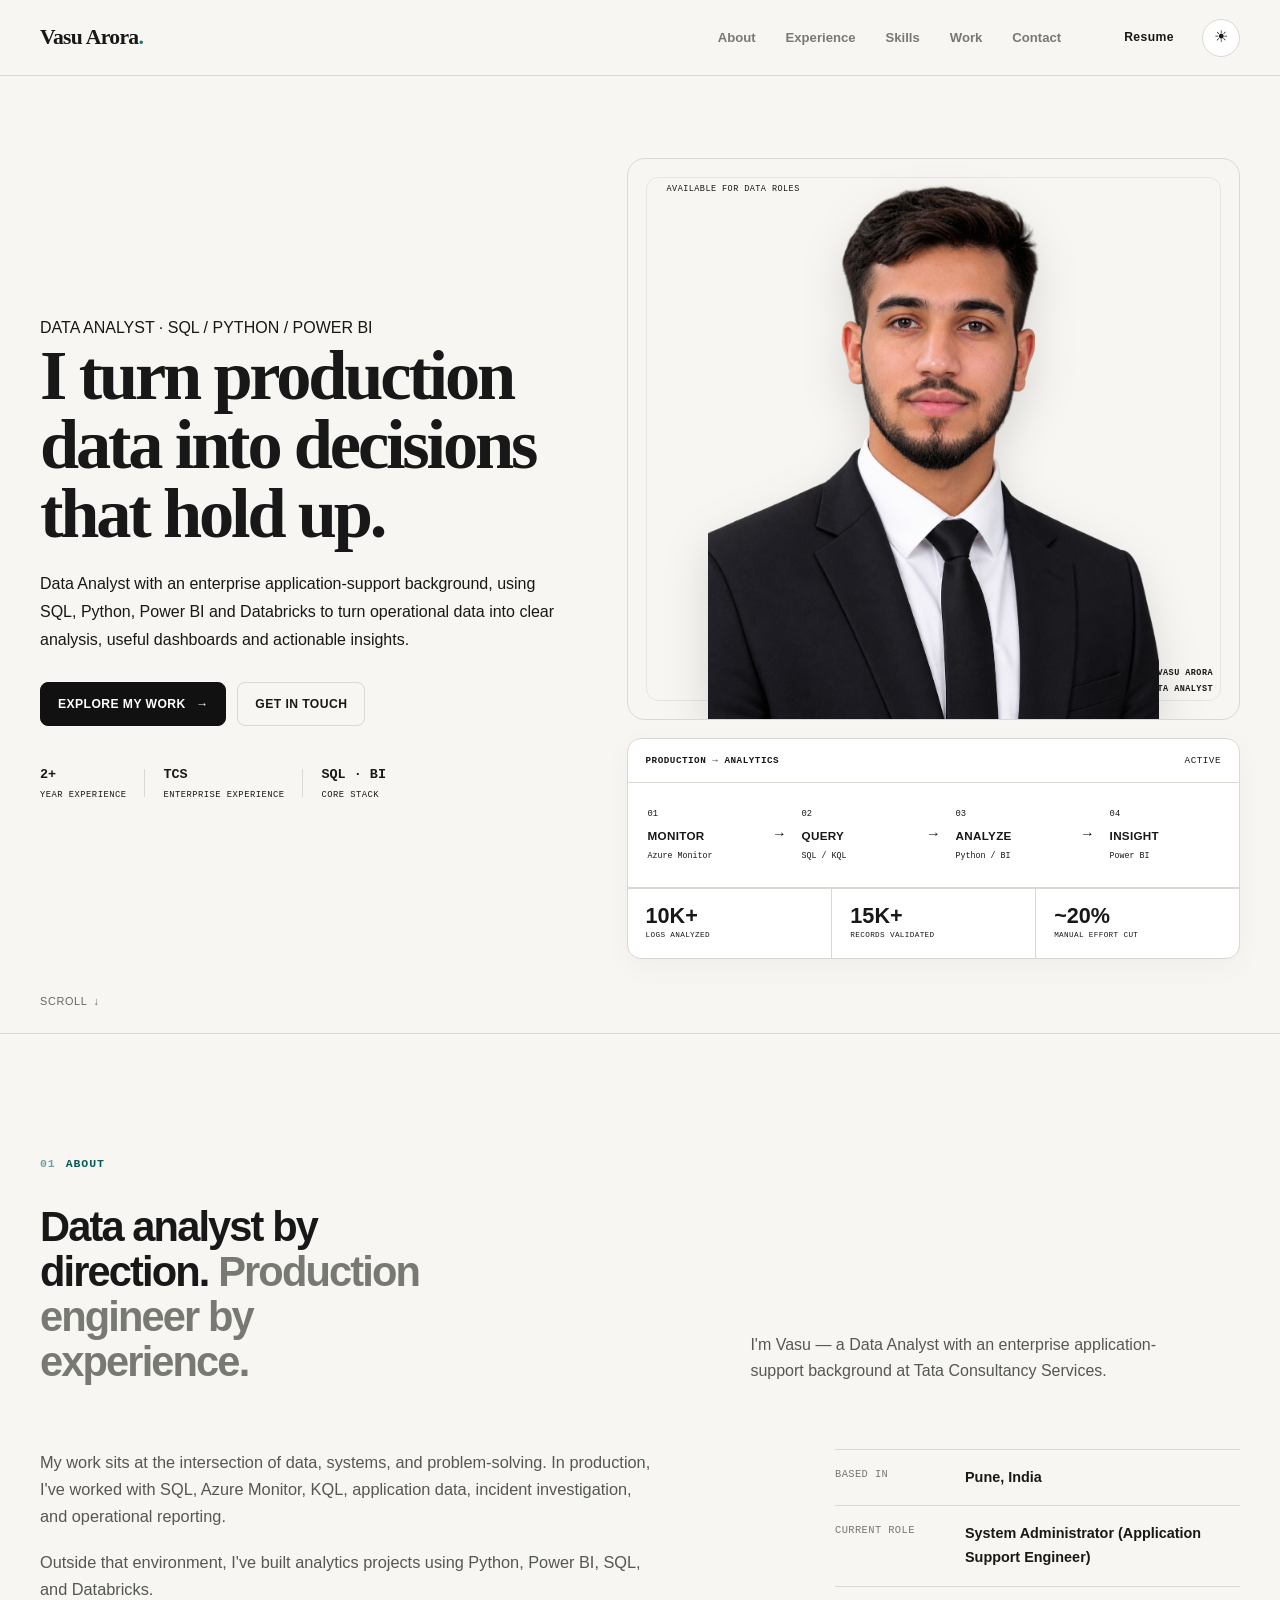
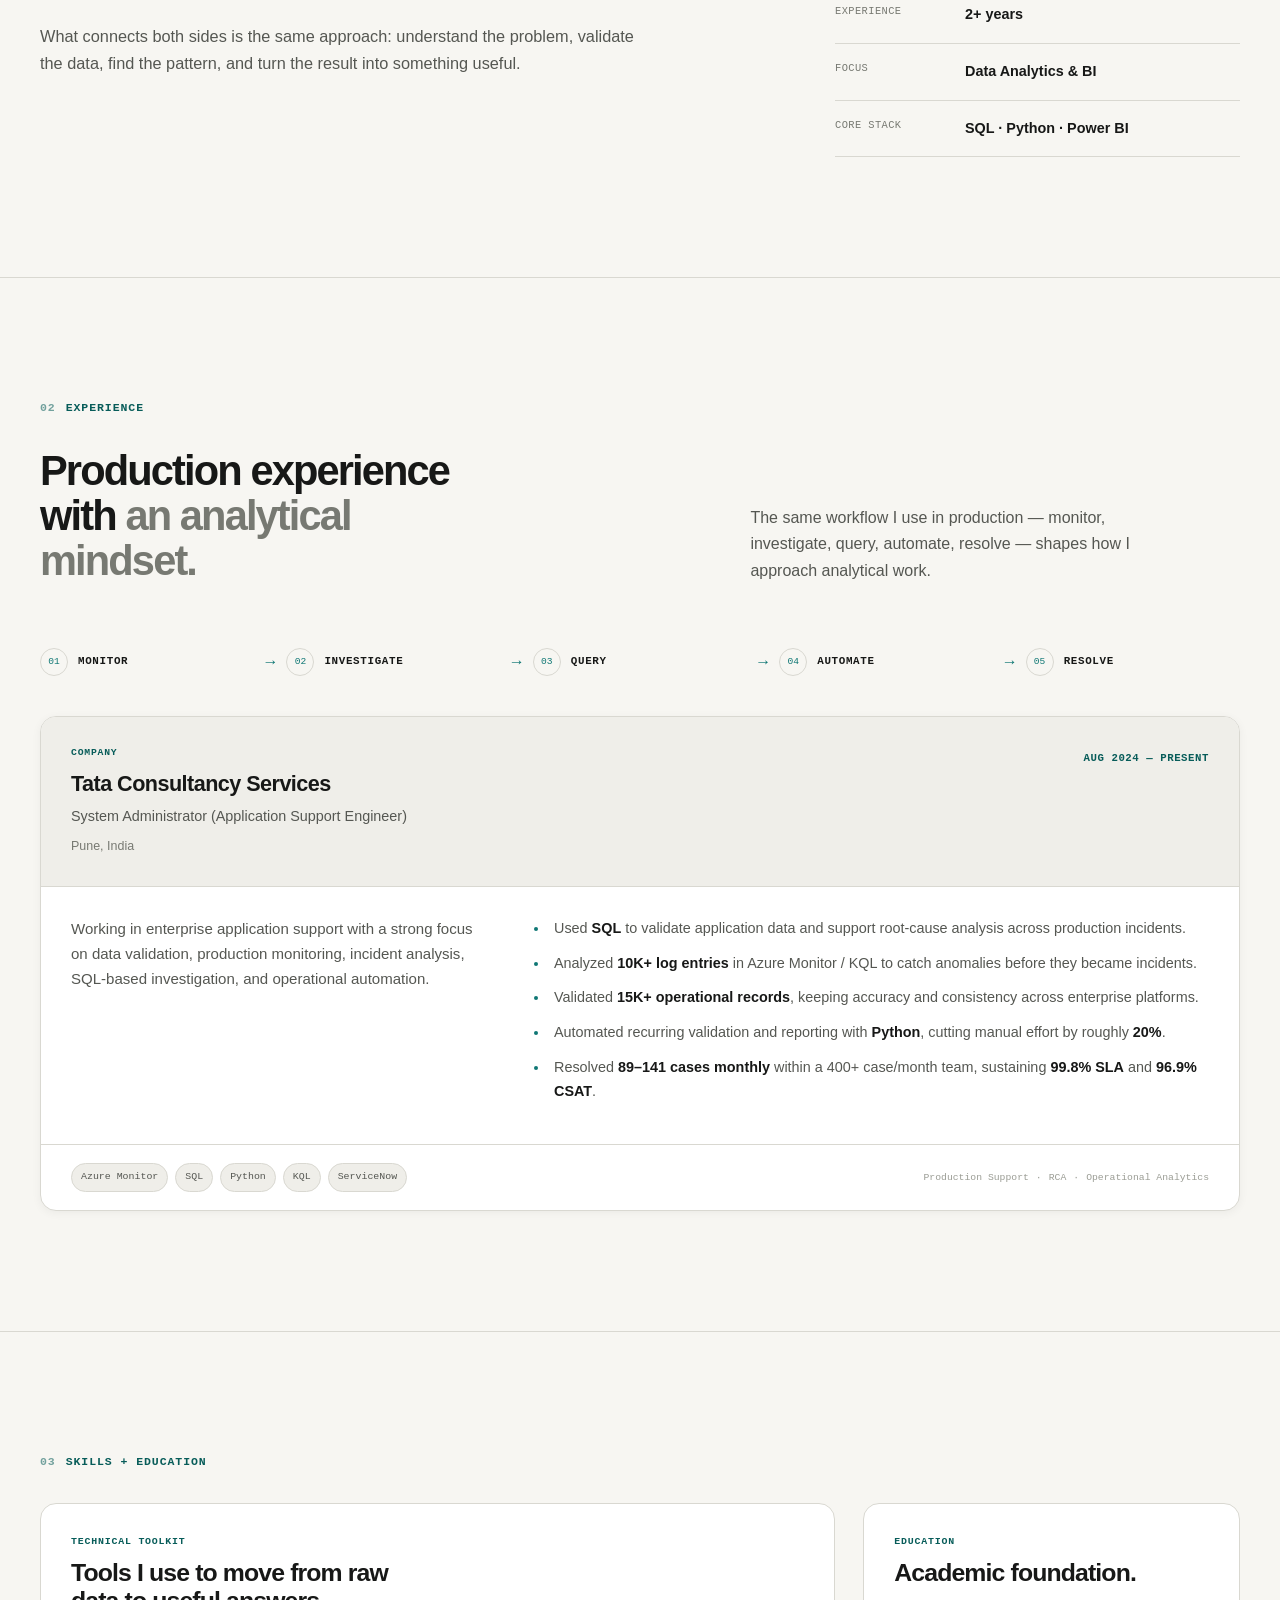
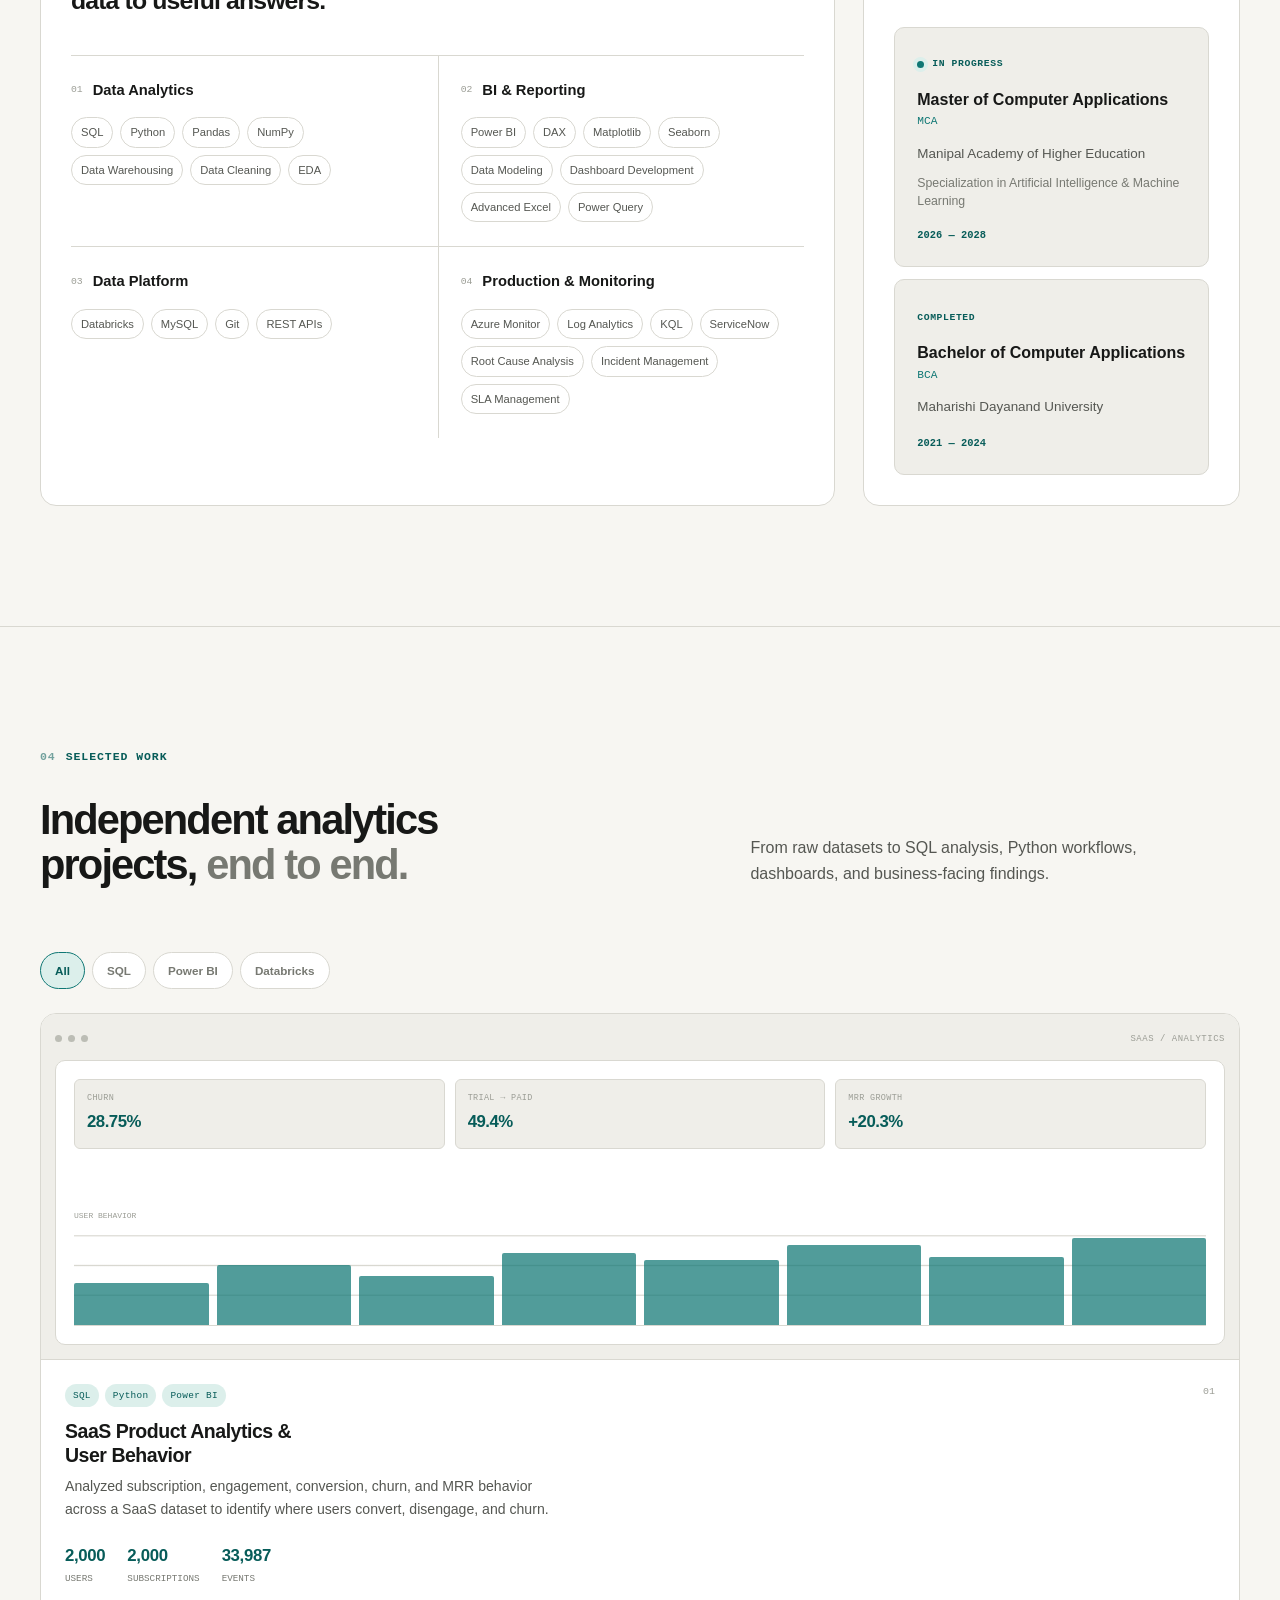
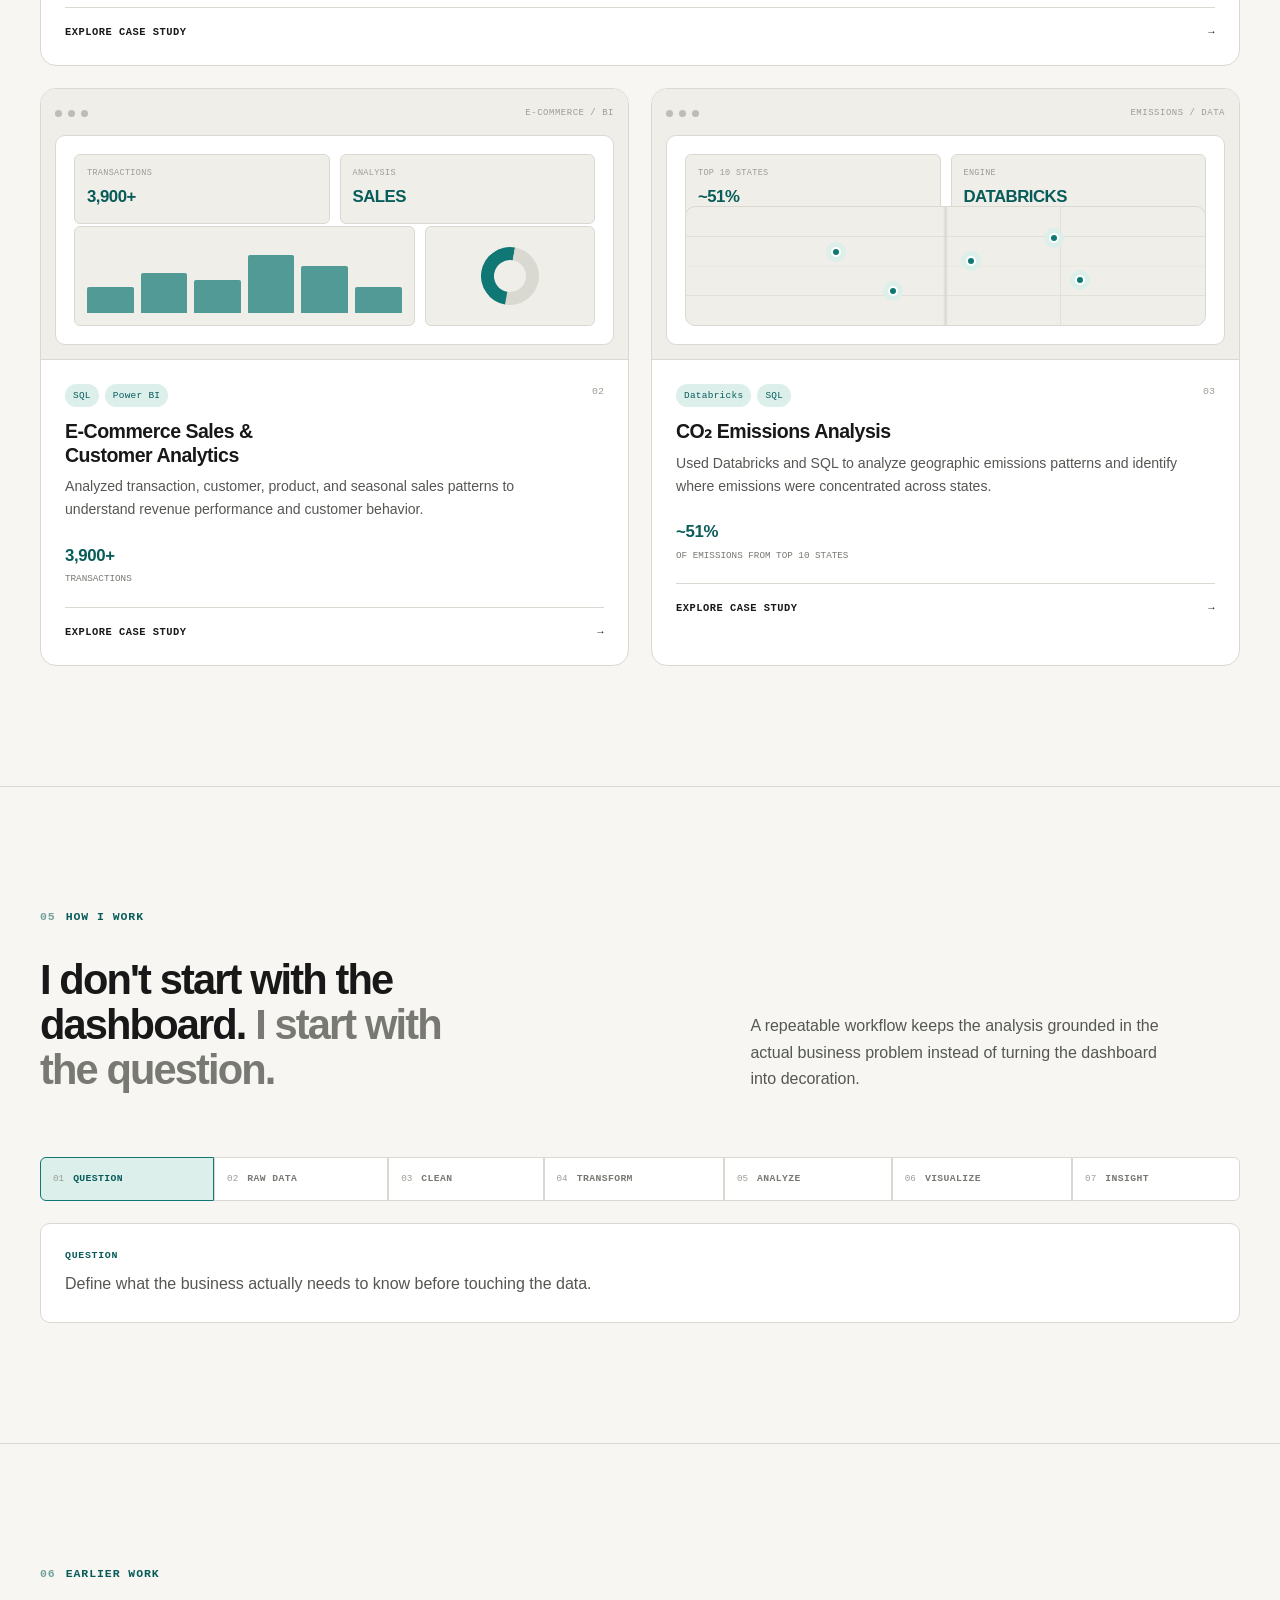
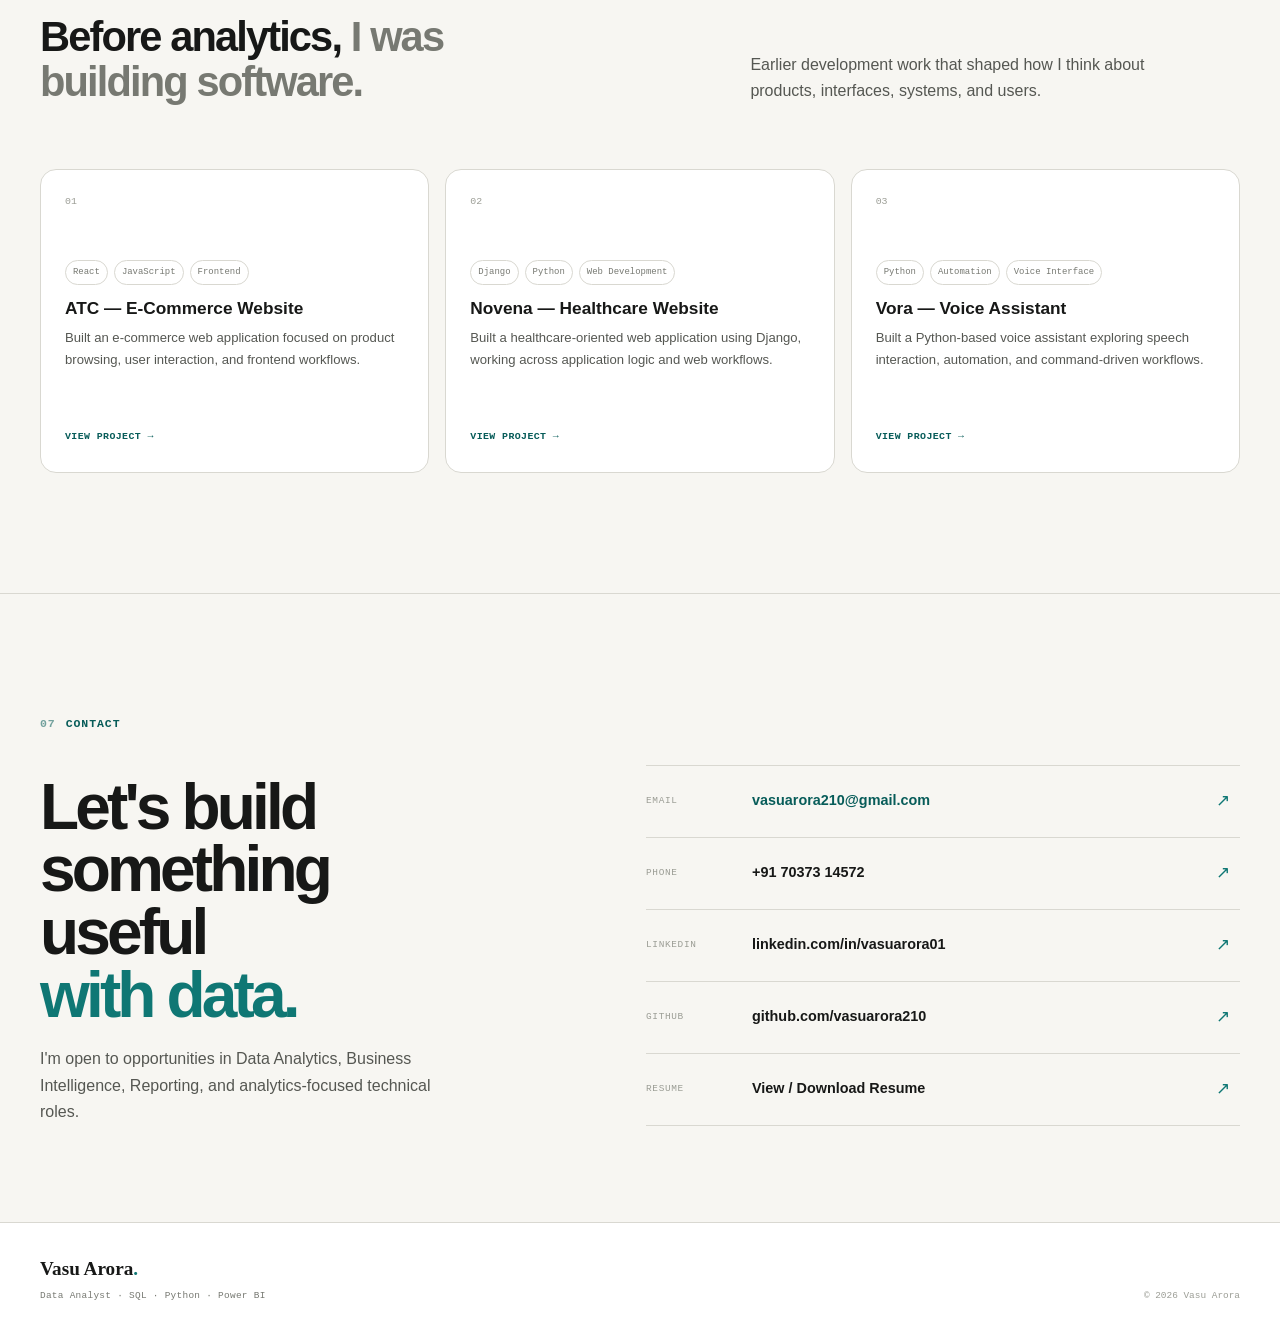
==== commit 1b39052a: "update" ====
--- a/index.html
+++ b/index.html
@@ -351,7 +351,7 @@
             <div class="proof-item">
 
               <strong class="proof-value">
-                1+
+                2+
               </strong>
 
               <span class="proof-label">
@@ -1184,7 +1184,7 @@
                   </span>
 
                   <span class="skill-tag">
-                    Data Wharehousing
+                    Data Warehousing
                   </span>
 
                   <span class="skill-tag">
